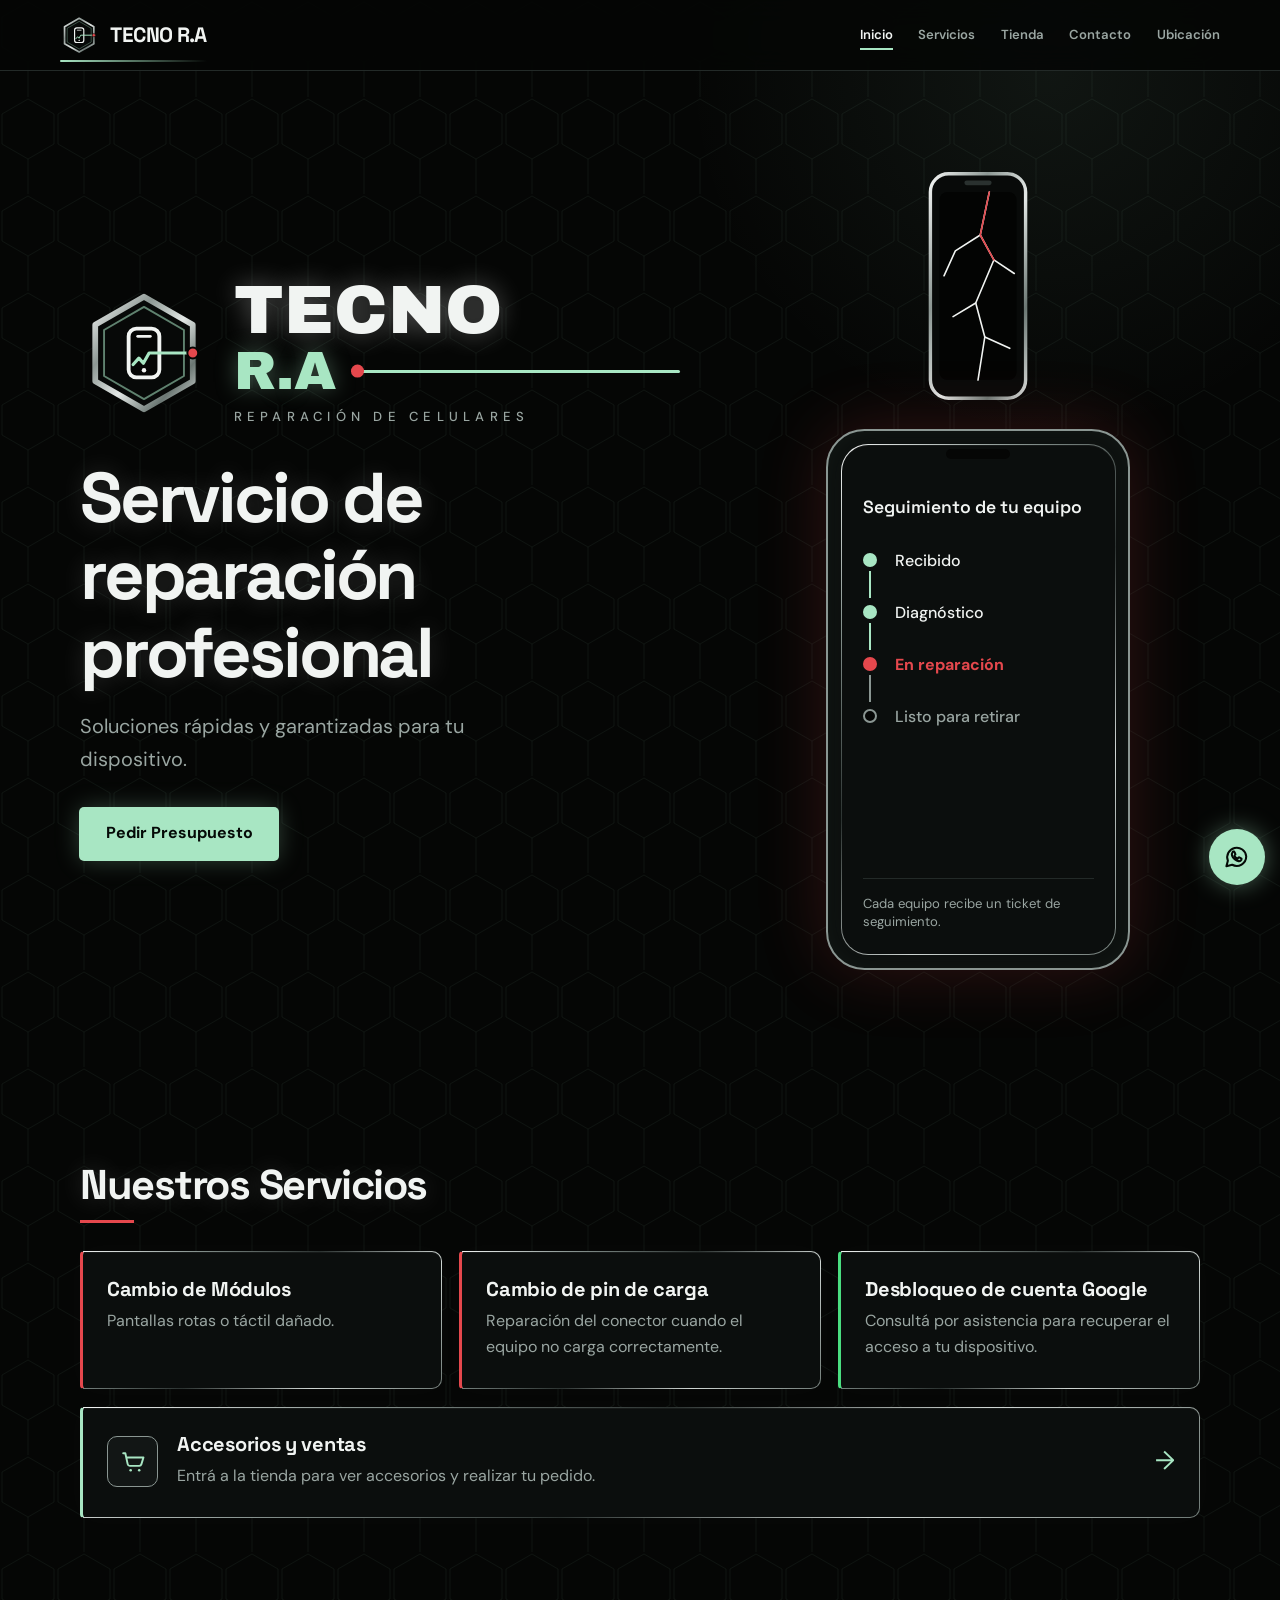
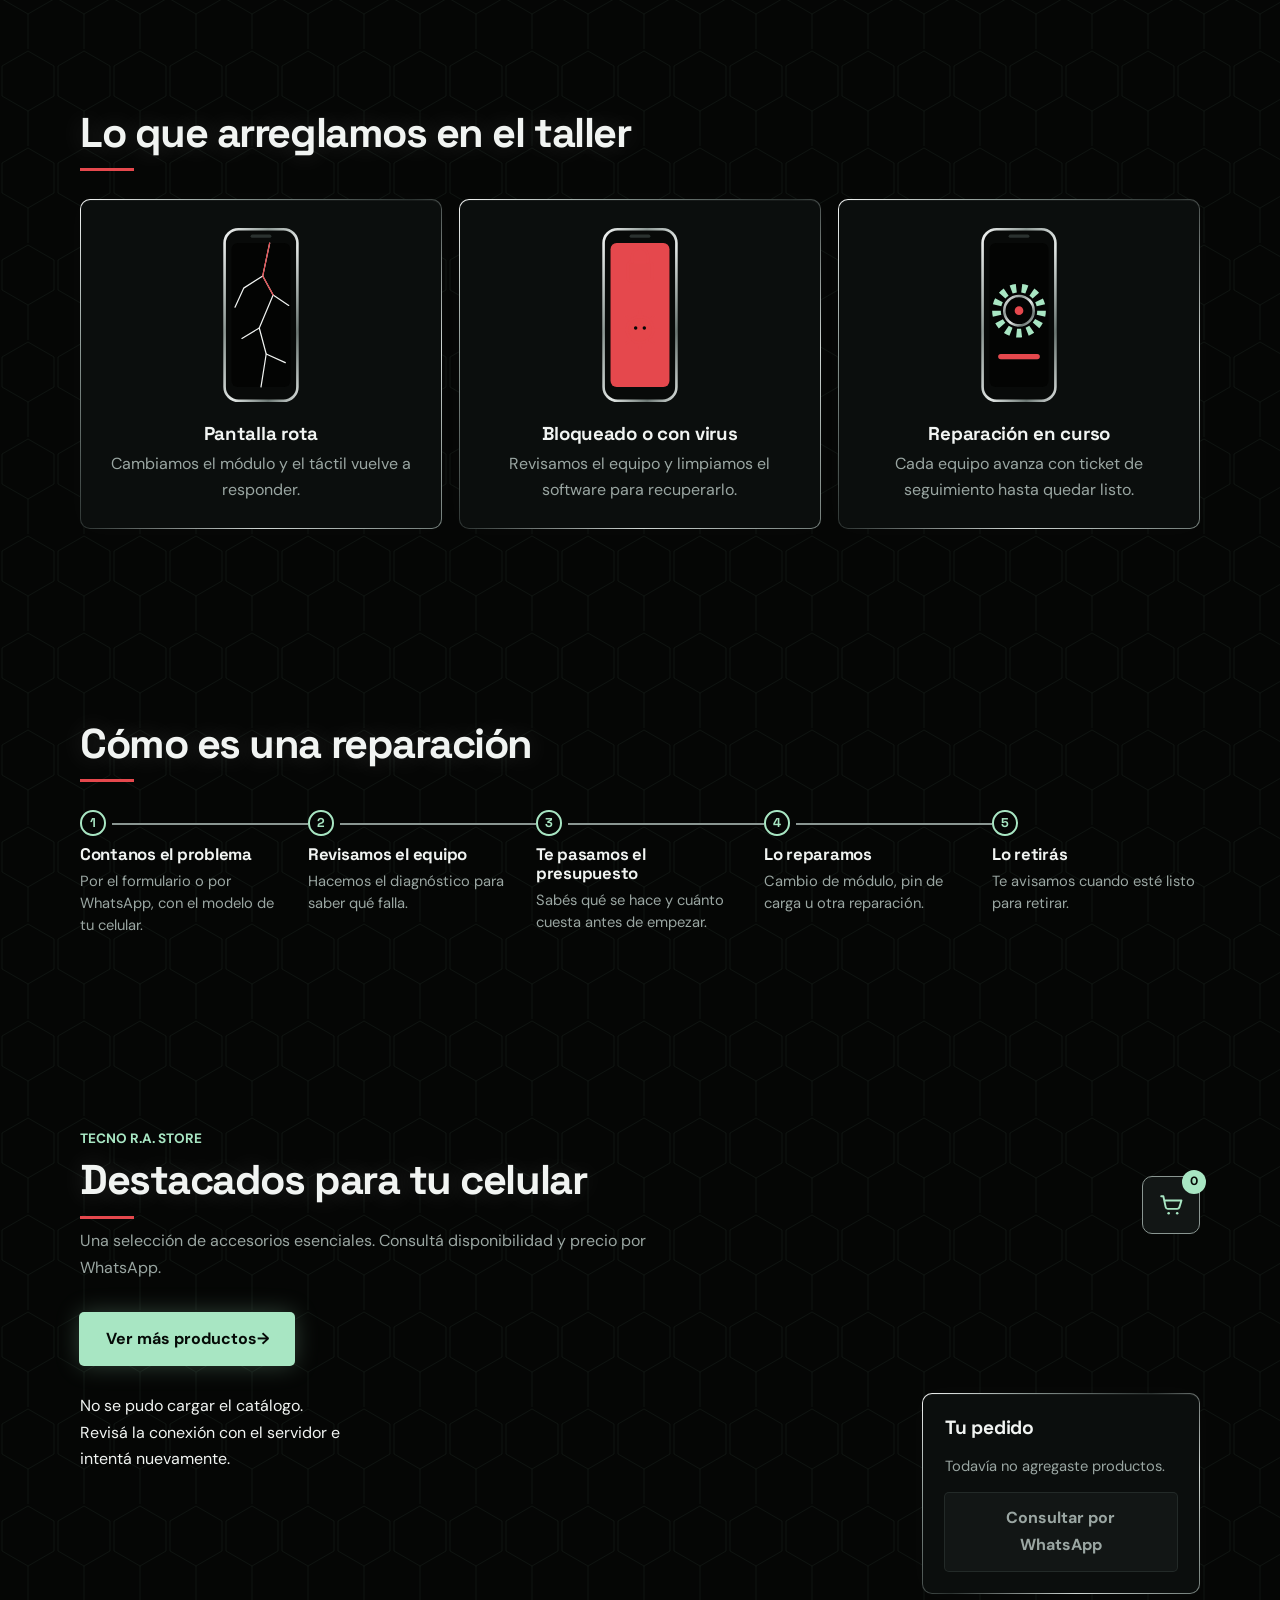
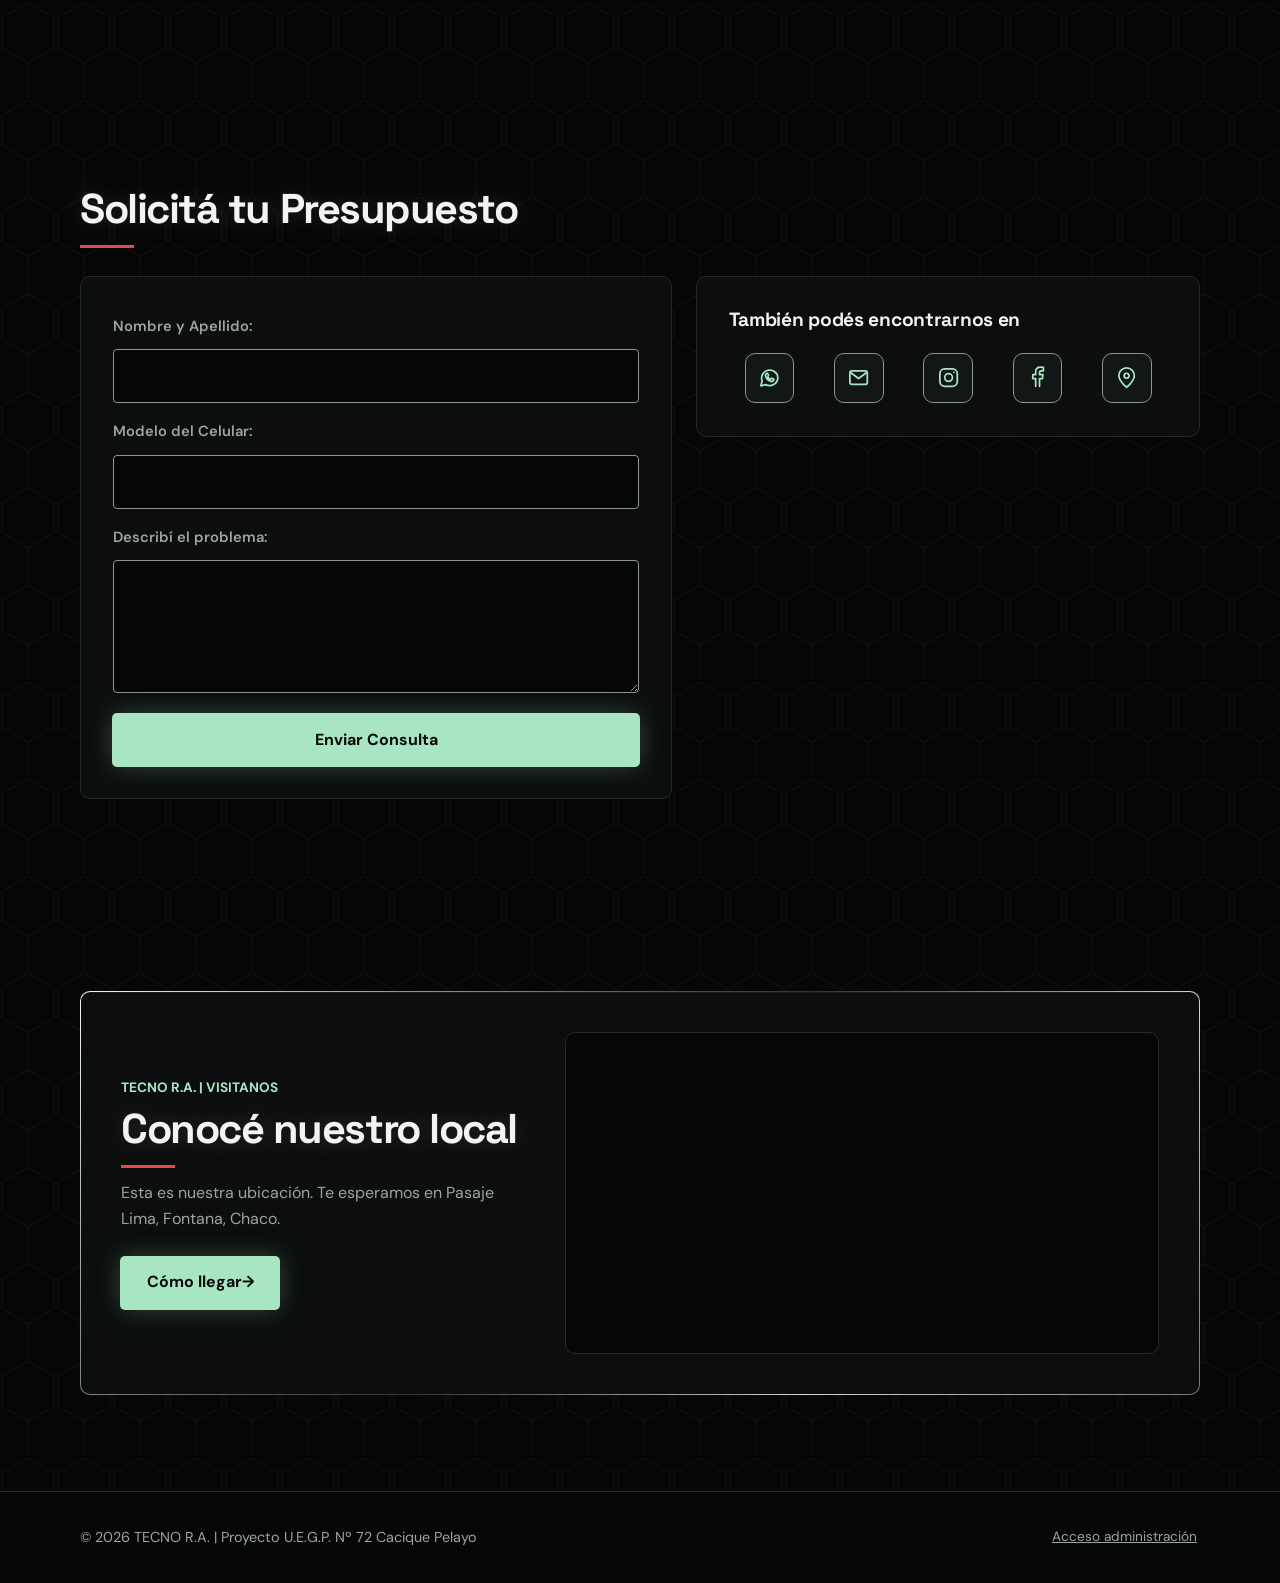
==== index.html @ 3056da8f "Add files via upload" ====
<!DOCTYPE html>
<html lang="es">
<head>
    <meta charset="UTF-8">
    <meta name="viewport" content="width=device-width, initial-scale=1.0, viewport-fit=cover">
    <meta name="description" content="Servicio profesional de reparación de celulares TECNO R.A.">
    <meta name="theme-color" content="#050605">
    <title>TECNO R.A. | Servicio de reparación profesional</title>
    <link rel="preconnect" href="https://fonts.googleapis.com">
    <link rel="preconnect" href="https://fonts.gstatic.com" crossorigin>
    <link href="https://fonts.googleapis.com/css2?family=DM+Sans:wght@400;500;600;700&family=Space+Grotesk:wght@500;600;700&display=swap" rel="stylesheet" media="print" onload="this.media='all'">
    <noscript><link href="https://fonts.googleapis.com/css2?family=DM+Sans:wght@400;500;600;700&family=Space+Grotesk:wght@500;600;700&display=swap" rel="stylesheet"></noscript>
    <meta property="og:image" content="logo-tecno-ra.png">
    <link href="https://fonts.googleapis.com/css2?family=Archivo+Black&display=swap" rel="stylesheet">
    <link rel="icon" href="logo.svg" type="image/svg+xml">
    <link rel="stylesheet" href="style.css">
</head>
<body>
<svg width="0" height="0" style="position:absolute" aria-hidden="true" focusable="false"><defs>
<linearGradient id="metal" x1="0" y1="0" x2="1" y2="1"><stop offset="0" stop-color="#f4f6f5"/><stop offset=".3" stop-color="#8d9894"/><stop offset=".55" stop-color="#e3e8e6"/><stop offset=".8" stop-color="#6b7773"/><stop offset="1" stop-color="#d7dcda"/></linearGradient>
<symbol id="emblema" viewBox="0 0 200 200"><polygon points="100,12 176.2,56 176.2,144 100,188 23.8,144 23.8,56" fill="#070908" stroke="url(#metal)" stroke-width="9" stroke-linejoin="round"/><polygon points="100,28 162.4,64 162.4,136 100,172 37.6,136 37.6,64" fill="none" stroke="#a8e6c3" stroke-opacity=".55" stroke-width="3" stroke-linejoin="round"/><rect x="76" y="62" width="48" height="76" rx="12" fill="#050605" stroke="#f1f4f2" stroke-width="6"/><line x1="90" y1="74" x2="110" y2="74" stroke="#f1f4f2" stroke-width="4" stroke-linecap="round"/><circle cx="100" cy="127" r="3.5" fill="#f1f4f2"/><path d="M83 118L92 108 99 116 108 100H172" fill="none" style="stroke:var(--vivo)" stroke-width="5" stroke-linecap="round" stroke-linejoin="round"/><circle cx="176.2" cy="100" r="8.5" fill="#e5484d" stroke="#050605" stroke-width="3"/></symbol>
</defs></svg>

    <!-- HEADER / NAVEGACIÓN -->
    <header id="sitio-header">
        <nav id="navbar">
            <div class="logo logo-img">
                <svg class="emblema" viewBox="0 0 200 200" aria-hidden="true"><use href="#emblema" width="200" height="200"/></svg><span>TECNO R.A</span>
            </div>
            <ul class="nav-links">
                <li><a href="#inicio">Inicio</a></li>
                <li><a href="#servicios">Servicios</a></li>
                <li><a href="#tienda">Tienda</a></li>
                <li><a href="#contacto">Contacto</a></li>
                <li><a href="#ubicacion">Ubicación</a></li>
            </ul>
        </nav>
    </header>

    <!-- CONTENIDO PRINCIPAL -->
    <main id="sitio-publico">
        <!-- SECCIÓN INICIO / HERO -->
        <section id="inicio">
            <div class="hero-texto">
                <div class="lockup">
                    <svg class="emblema" viewBox="0 0 200 200" role="img" aria-label="Emblema de TECNO R.A."><use href="#emblema" width="200" height="200"/></svg>
                    <div class="lk-texto">
                        <span class="lk-tecno">TECNO</span>
                        <div class="lk-fila"><span class="lk-ra">R.A</span><i class="lk-linea" aria-hidden="true"></i></div>
                        <span class="lk-tag">REPARACIÓN DE CELULARES</span>
                    </div>
                </div>
                <h1>Servicio de reparación profesional</h1>
                <p>Soluciones rápidas y garantizadas para tu dispositivo.</p>
                <a href="#contacto" class="btn-principal">Pedir Presupuesto</a>
            </div>
            <div class="hero-visual">
                <div class="celu-hero" data-celu="rota" aria-hidden="true"></div>
            <div class="equipo" aria-hidden="true">
                <div class="equipo-pantalla">
                    <p class="equipo-titulo">Seguimiento de tu equipo</p>
                    <ol class="equipo-pasos">
                        <li class="hecho">Recibido</li>
                        <li class="hecho">Diagnóstico</li>
                        <li class="activo">En reparación</li>
                        <li>Listo para retirar</li>
                    </ol>
                    <p class="equipo-pie">Cada equipo recibe un ticket de seguimiento.</p>
                </div>
            </div>
            </div>
        </section>

        <!-- SECCIÓN SERVICIOS -->
        <section id="servicios">
            <h2>Nuestros Servicios</h2>
            <div class="grid-servicios">
                <div class="card">
                    <h3>Cambio de Módulos</h3>
                    <p>Pantallas rotas o táctil dañado.</p>
                </div>
                <div class="card">
                    <h3>Cambio de pin de carga</h3>
                    <p>Reparación del conector cuando el equipo no carga correctamente.</p>
                </div>
                <div class="card">
                    <h3>Desbloqueo de cuenta Google</h3>
                    <p>Consultá por asistencia para recuperar el acceso a tu dispositivo.</p>
                </div>
                <a class="card card-tienda" href="#tienda">
                    <span class="icono-carrito" aria-hidden="true">
                        <svg viewBox="0 0 24 24" fill="none"><path d="M3 4h2l2.2 10.2a2 2 0 0 0 2 1.6h8.9a2 2 0 0 0 1.9-1.4L22 8H6" stroke="currentColor" stroke-width="1.8" stroke-linecap="round" stroke-linejoin="round"/><circle cx="10" cy="20" r="1.2" fill="currentColor"/><circle cx="18" cy="20" r="1.2" fill="currentColor"/></svg>
                    </span>
                    <span class="card-tienda-texto">
                        <h3>Accesorios y ventas</h3>
                        <p>Entrá a la tienda para ver accesorios y realizar tu pedido.</p>
                    </span>
                    <span class="card-tienda-flecha" aria-hidden="true">→</span>
                </a>
            </div>
        </section>

        <!-- TALLER: ANIMACIONES -->
        <section id="taller" aria-labelledby="titulo-taller">
            <h2 id="titulo-taller">Lo que arreglamos en el taller</h2>
            <div class="taller-grid">
                <figure class="taller-item"><div class="celu-caja" data-celu="rota"></div><figcaption><h3>Pantalla rota</h3><p>Cambiamos el módulo y el táctil vuelve a responder.</p></figcaption></figure>
                <figure class="taller-item"><div class="celu-caja" data-celu="virus"></div><figcaption><h3>Bloqueado o con virus</h3><p>Revisamos el equipo y limpiamos el software para recuperarlo.</p></figcaption></figure>
                <figure class="taller-item"><div class="celu-caja" data-celu="reparando"></div><figcaption><h3>Reparación en curso</h3><p>Cada equipo avanza con ticket de seguimiento hasta quedar listo.</p></figcaption></figure>
            </div>
        </section>

        <!-- CÓMO TRABAJAMOS -->
        <section id="proceso" aria-labelledby="titulo-proceso">
            <h2 id="titulo-proceso">Cómo es una reparación</h2>
            <ol class="proceso-pasos">
                <li><h3>Contanos el problema</h3><p>Por el formulario o por WhatsApp, con el modelo de tu celular.</p></li>
                <li><h3>Revisamos el equipo</h3><p>Hacemos el diagnóstico para saber qué falla.</p></li>
                <li><h3>Te pasamos el presupuesto</h3><p>Sabés qué se hace y cuánto cuesta antes de empezar.</p></li>
                <li><h3>Lo reparamos</h3><p>Cambio de módulo, pin de carga u otra reparación.</p></li>
                <li><h3>Lo retirás</h3><p>Te avisamos cuando esté listo para retirar.</p></li>
            </ol>
        </section>

        <!-- TIENDA DE ACCESORIOS -->
        <section id="tienda" aria-labelledby="titulo-tienda">
            <div class="tienda-encabezado tienda-encabezado-inicio">
                <div>
                    <p class="tienda-etiqueta">TECNO R.A. STORE</p>
                    <h2 id="titulo-tienda">Destacados para tu celular</h2>
                    <p>Una selección de accesorios esenciales. Consultá disponibilidad y precio por WhatsApp.</p>
                </div>
                <span class="tienda-carrito-resumen" aria-label="Tu carrito">
                    <svg aria-hidden="true" viewBox="0 0 24 24" fill="none"><path d="M3 4h2l2.2 10.2a2 2 0 0 0 2 1.6h8.9a2 2 0 0 0 1.9-1.4L22 8H6" stroke="currentColor" stroke-width="1.8" stroke-linecap="round" stroke-linejoin="round"/><circle cx="10" cy="20" r="1.2" fill="currentColor"/><circle cx="18" cy="20" r="1.2" fill="currentColor"/></svg>
                    <span id="tienda-carrito-cantidad" aria-live="polite">0</span>
                </span>
            </div>
            <a class="btn-principal tienda-ver-mas" href="tienda.html">Ver más productos <span aria-hidden="true">→</span></a>
            <div class="tienda-layout">
                <div id="tienda-productos" class="tienda-productos" data-modo="destacados" aria-live="polite"></div>
                <aside class="tienda-carrito" aria-labelledby="titulo-carrito">
                    <h3 id="titulo-carrito">Tu pedido</h3>
                    <p id="carrito-vacio" class="carrito-vacio">Todavía no agregaste productos.</p>
                    <ul id="carrito-lista" class="carrito-lista"></ul>
                    <p id="carrito-total" class="carrito-total" hidden></p>
                    <button id="enviar-pedido-whatsapp" class="btn-enviar" type="button" disabled>Consultar por WhatsApp</button>
                </aside>
            </div>
        </section>

        <!-- SECCIÓN CONTACTO Y PRESUPUESTO -->
        <section id="contacto">
            <h2>Solicitá tu Presupuesto</h2>
            <form id="form-presupuesto">
                <label for="nombre">Nombre y Apellido:</label>
                <input type="text" id="nombre" name="nombre" required>

                <label for="modelo">Modelo del Celular:</label>
                <input type="text" id="modelo" name="modelo" required>

                <label for="problema">Describí el problema:</label>
                <textarea id="problema" name="problema" rows="4" required></textarea>

                <button type="submit" class="btn-enviar">Enviar Consulta</button>
            </form>

            <div class="contactos-directos" aria-labelledby="titulo-contactos">
                <h3 id="titulo-contactos">También podés encontrarnos en</h3>
                <ul>
                    <li><a href="https://wa.me/5493624542645" target="_blank" rel="noopener noreferrer"><span class="icono-contacto" aria-hidden="true"><svg viewBox="0 0 24 24"><path d="M20.5 11.8a8.4 8.4 0 0 1-12.4 7.4L3 20.5l1.3-4.9A8.4 8.4 0 1 1 20.5 11.8Z"/><path d="M8.4 8.1c.2-.5.5-.5.8-.5h.5c.2 0 .4.1.5.4l.7 1.7c.1.2.1.4-.1.6l-.5.6c-.2.2-.2.4-.1.6.5.9 1.3 1.7 2.3 2.2.2.1.4.1.6-.1l.7-.8c.2-.2.4-.2.6-.1l1.6.8c.2.1.4.2.4.4 0 .2-.1 1-.7 1.5-.5.5-1.2.7-1.9.6-1-.1-2.2-.6-3.5-1.7-1.1-.9-2-2.1-2.3-3.1-.4-1-.1-2.3.4-3.1Z"/></svg></span><span class="texto-contacto">WhatsApp: 362 454-2645</span></a></li>
                    <li><a href="mailto:reymon201491.ra@gmail.com"><span class="icono-contacto" aria-hidden="true"><svg viewBox="0 0 24 24"><rect x="3" y="5" width="18" height="14" rx="2"/><path d="m4 7 8 6 8-6"/></svg></span><span class="texto-contacto">Gmail: reymon201491.ra@gmail.com</span></a></li>
                    <li><a href="https://www.instagram.com/r.a_servicio_tecnic?stkn=MXVka2lwaXd0cDlsNA==" target="_blank" rel="noopener noreferrer"><span class="icono-contacto" aria-hidden="true"><svg viewBox="0 0 24 24"><rect x="3" y="3" width="18" height="18" rx="5"/><circle cx="12" cy="12" r="4"/><path d="M17.5 6.5h.01"/></svg></span><span class="texto-contacto">Instagram: @r.a_servicio_tecnic</span></a></li>
                    <li><a href="https://www.facebook.com/profile.php?id=100083038405109" target="_blank" rel="noopener noreferrer"><span class="icono-contacto" aria-hidden="true"><svg viewBox="0 0 24 24"><path d="M14 21v-8h3l.5-4H14V7c0-1.2.4-2 2-2h2V1.4c-.8-.1-1.8-.2-3-.2-3 0-5 1.8-5 5.1V9H7v4h3v8"/></svg></span><span class="texto-contacto">Facebook: TECNO R.A.</span></a></li>
                    <li><a href="https://maps.app.goo.gl/P2gNM7gkXJTpXyzr9" target="_blank" rel="noopener noreferrer"><span class="icono-contacto" aria-hidden="true"><svg viewBox="0 0 24 24"><path d="M20 10c0 5-8 12-8 12S4 15 4 10a8 8 0 1 1 16 0Z"/><circle cx="12" cy="10" r="2.5"/></svg></span><span class="texto-contacto">Ver ubicación en Google Maps</span></a></li>
                </ul>
            </div>
        </section>

        <section id="ubicacion" aria-labelledby="titulo-ubicacion">
            <div class="ubicacion-panel">
                <div class="ubicacion-encabezado">
                    <p class="tienda-etiqueta">TECNO R.A. | VISITANOS</p>
                    <h2 id="titulo-ubicacion">Conocé nuestro local</h2>
                    <p>Esta es nuestra ubicación. Te esperamos en Pasaje Lima, Fontana, Chaco.</p>
                    <a class="btn-principal" href="https://maps.app.goo.gl/P2gNM7gkXJTpXyzr9" target="_blank" rel="noopener noreferrer">Cómo llegar <span aria-hidden="true">→</span></a>
                </div>
                <div class="ubicacion-mapa">
                    <iframe
                        src="https://www.google.com/maps?q=Pasaje%20Lima%2C%20H3514%20Fontana%2C%20Chaco&output=embed"
                        title="Mapa de la ubicación de TECNO R.A. en Pasaje Lima, Fontana, Chaco"
                        loading="lazy"
                        referrerpolicy="no-referrer-when-downgrade">
                    </iframe>
                </div>
            </div>
        </section>
    </main>

    <section id="admin-panel" class="admin-panel" aria-label="Panel administrativo" hidden>
        <div id="admin-login" class="admin-card admin-login">
            <button class="admin-volver" type="button" data-cerrar-admin>Volver al sitio</button>
            <h1>Acceso administrativo</h1>
            <p class="admin-descripcion">Ingresá la contraseña para consultar los presupuestos guardados en este dispositivo.</p>
            <form id="admin-login-form" class="admin-form">
                <label for="admin-password">Contraseña</label>
                <input type="password" id="admin-password" name="password" autocomplete="current-password" required>
                <p id="admin-login-error" class="admin-error" role="alert" aria-live="polite"></p>
                <button class="btn-enviar" type="submit">Ingresar</button>
            </form>
            <p class="admin-aviso">La contraseña se verifica en el servidor. Los datos de este panel continúan guardándose en este navegador.</p>
        </div>

        <div id="admin-dashboard" class="admin-card admin-dashboard" hidden>
            <div class="admin-encabezado">
                <div>
                    <p class="admin-etiqueta">TECNO R.A.</p>
                    <h1>Presupuestos recibidos</h1>
                </div>
                <div class="admin-acciones">
                    <button id="actualizar-presupuestos" class="admin-boton-secundario" type="button">Actualizar</button>
                    <button class="admin-boton-secundario" type="button" data-cerrar-admin>Volver al sitio</button>
                </div>
            </div>
            <p class="admin-descripcion">Reparaciones, stock y pedidos almacenados en este dispositivo.</p>
            <nav class="admin-pestanas" aria-label="Secciones administrativas">
                <button class="admin-pestana activa" type="button" data-admin-vista="reparaciones" aria-pressed="true">Reparaciones</button>
                <button class="admin-pestana" type="button" data-admin-vista="stock" aria-pressed="false">Stock</button>
                <button class="admin-pestana" type="button" data-admin-vista="ventas" aria-pressed="false">Ventas y pedidos</button>
            </nav>

            <section class="admin-seccion" data-admin-seccion="reparaciones" aria-labelledby="titulo-admin-reparaciones">
                <h2 id="titulo-admin-reparaciones">Seguimiento de equipos</h2>
                <p id="admin-error-datos" class="admin-error" role="status" aria-live="polite"></p>
                <p id="admin-sin-datos" class="admin-sin-datos" hidden>Todavía no hay equipos ingresados. Se mostrarán aquí cuando llegue una consulta del formulario.</p>
                <div id="admin-tabla-contenedor" class="admin-tabla-contenedor" hidden>
                    <table class="admin-tabla">
                        <thead>
                            <tr>
                                <th scope="col">Ingreso</th>
                                <th scope="col">Cliente</th>
                                <th scope="col">Equipo</th>
                                <th scope="col">Falla</th>
                                <th scope="col">Estado actual</th>
                                <th scope="col">Ticket</th>
                            </tr>
                        </thead>
                        <tbody id="admin-tabla-presupuestos"></tbody>
                    </table>
                </div>
            </section>

            <section class="admin-seccion" data-admin-seccion="stock" aria-labelledby="titulo-admin-stock" hidden>
                <h2 id="titulo-admin-stock">Inventario de accesorios</h2>
                <form id="form-producto" class="admin-form admin-form-grid">
                    <label for="producto-nombre">Producto</label>
                    <input id="producto-nombre" name="nombre" type="text" placeholder="Cargador USB-C" required>
                    <label for="producto-categoria">Categoría</label>
                    <input id="producto-categoria" name="categoria" type="text" placeholder="Cargadores / Auriculares" required>
                    <label for="producto-precio">Precio</label>
                    <input id="producto-precio" name="precio" type="number" min="0" step="0.01" placeholder="0" required>
                    <label for="producto-stock">Cantidad inicial</label>
                    <input id="producto-stock" name="stock" type="number" min="0" step="1" placeholder="0" required>
                    <button class="btn-enviar" type="submit">Agregar al stock</button>
                </form>
                <p id="admin-stock-mensaje" class="admin-error" role="status" aria-live="polite"></p>
                <p id="admin-stock-vacio" class="admin-sin-datos" hidden>No hay productos en el inventario todavía.</p>
                <div id="admin-stock-tabla-contenedor" class="admin-tabla-contenedor" hidden>
                    <table class="admin-tabla">
                        <thead><tr><th scope="col">Producto</th><th scope="col">Categoría</th><th scope="col">Precio</th><th scope="col">Existencias</th><th scope="col">Acción</th></tr></thead>
                        <tbody id="admin-tabla-stock"></tbody>
                    </table>
                </div>
            </section>

            <section class="admin-seccion" data-admin-seccion="ventas" aria-labelledby="titulo-admin-ventas" hidden>
                <h2 id="titulo-admin-ventas">Registrar venta o pedido</h2>
                <form id="form-venta" class="admin-form admin-form-grid">
                    <label for="venta-cliente">Cliente</label>
                    <input id="venta-cliente" name="cliente" type="text" required>
                    <label for="venta-tipo">Tipo de operación</label>
                    <select id="venta-tipo" name="tipo" required>
                        <option value="venta">Venta de accesorio</option>
                        <option value="pedido">Pedido de accesorio</option>
                        <option value="google">Servicio: desbloqueo de cuenta Google</option>
                    </select>
                    <label for="venta-producto">Producto</label>
                    <select id="venta-producto" name="producto" required></select>
                    <label for="venta-cantidad">Cantidad</label>
                    <input id="venta-cantidad" name="cantidad" type="number" min="1" step="1" value="1" required>
                    <label for="venta-precio">Precio / importe</label>
                    <input id="venta-precio" name="precio" type="number" min="0" step="0.01" required>
                    <label for="venta-notas">Detalle o notas</label>
                    <input id="venta-notas" name="notas" type="text" placeholder="Opcional">
                    <button class="btn-enviar" type="submit">Guardar operación</button>
                </form>
                <p id="admin-ventas-mensaje" class="admin-error" role="status" aria-live="polite"></p>
                <p id="admin-ventas-vacio" class="admin-sin-datos" hidden>Aún no hay ventas ni pedidos registrados.</p>
                <div id="admin-ventas-tabla-contenedor" class="admin-tabla-contenedor" hidden>
                    <table class="admin-tabla">
                        <thead><tr><th scope="col">Fecha</th><th scope="col">Cliente</th><th scope="col">Operación</th><th scope="col">Producto / servicio</th><th scope="col">Cantidad</th><th scope="col">Importe</th><th scope="col">Estado</th><th scope="col">Acción</th></tr></thead>
                        <tbody id="admin-tabla-ventas"></tbody>
                    </table>
                </div>
            </section>
        </div>
    </section>

    <!-- FOOTER -->
    <footer id="sitio-footer">
        <p>&copy; 2026 TECNO R.A. | Proyecto U.E.G.P. Nº 72 Cacique Pelayo</p>
        <button id="abrir-admin" class="admin-enlace" type="button">Acceso administración</button>
    </footer>

    <a class="wa-flotante" href="https://wa.me/5493624542645" target="_blank" rel="noopener noreferrer" aria-label="Escribinos por WhatsApp"><svg viewBox="0 0 24 24" aria-hidden="true"><path d="M20.5 11.8a8.4 8.4 0 0 1-12.4 7.4L3 20.5l1.3-4.9A8.4 8.4 0 1 1 20.5 11.8Z"/><path d="M8.4 8.1c.2-.5.5-.5.8-.5h.5c.2 0 .4.1.5.4l.7 1.7c.1.2.1.4-.1.6l-.5.6c-.2.2-.2.4-.1.6.5.9 1.3 1.7 2.3 2.2.2.1.4.1.6-.1l.7-.8c.2-.2.4-.2.6-.1l1.6.8c.2.1.4.2.4.4 0 .2-.1 1-.7 1.5-.5.5-1.2.7-1.9.6-1-.1-2.2-.6-3.5-1.7-1.1-.9-2-2.1-2.3-3.1-.4-1-.1-2.3.4-3.1Z"/></svg></a>

    <!-- Enlace al script de JavaScript -->
    <script src="script.js"></script>
    <script src="efectos.js"></script>
</body>
</html>
---- style.css ----
/* ====================================================
   TECNO R.A. - Diseño tecnológico (modo oscuro)
   Títulos: Space Grotesk | Texto: DM Sans
   ==================================================== */

:root {
    color-scheme: dark;
    font-family: "DM Sans", -apple-system, BlinkMacSystemFont, "Segoe UI", Roboto, Arial, sans-serif;
    font-synthesis: none;
    text-rendering: optimizeLegibility;
    -webkit-font-smoothing: antialiased;

    --fondo: #050605;
    --panel: #0b0e0d;
    --panel-2: #121615;
    --linea: #232a28;
    --linea-viva: #8a9692;
    --cian: #a8e6c3;
    --violeta: #e5484d;
    --texto: #f1f4f2;
    --suave: #9aa6a2;
    --ok: #4ade80;
    --alerta: #ff8aa0;
    --r-s: 4px;
    --r-m: 10px;
}

*, *::before, *::after { box-sizing: border-box; }
[hidden] { display: none !important; }

html {
    min-width: 280px;
    scroll-behavior: smooth;
    scroll-padding-top: 5.5rem;
    -webkit-text-size-adjust: 100%;
    text-size-adjust: 100%;
}

body {
    min-width: 280px;
    margin: 0;
    background:
        radial-gradient(ellipse 40rem 26rem at 85% 0%, rgba(229, 72, 77, 0.16), transparent),
        radial-gradient(ellipse 36rem 24rem at 0% 22%, rgba(168, 230, 195, 0.09), transparent),
        linear-gradient(rgba(138, 150, 146, 0.14) 1px, transparent 1px) 0 0 / 44px 44px,
        linear-gradient(90deg, rgba(138, 150, 146, 0.14) 1px, transparent 1px) 0 0 / 44px 44px,
        var(--fondo);
    color: var(--texto);
    font-size: 1rem;
    line-height: 1.65;
    padding-right: env(safe-area-inset-right);
    padding-left: env(safe-area-inset-left);
}

::selection { background: var(--cian); color: var(--fondo); }

h1, h2, h3, .logo {
    font-family: "Space Grotesk", -apple-system, BlinkMacSystemFont, "Segoe UI", Roboto, sans-serif;
    font-weight: 700;
    line-height: 1.1;
    color: var(--texto);
}

h1, h2, h3, p { margin-top: 0; }
h1 { margin-bottom: 1.1rem; font-size: clamp(2.4rem, 6vw, 4.4rem); letter-spacing: -0.045em; }
h2 { margin-bottom: 1.75rem; font-size: clamp(1.8rem, 4vw, 2.6rem); letter-spacing: -0.035em; }
h3 { letter-spacing: -0.015em; }
a { color: inherit; }

button, input, select, textarea { font: inherit; font-size: 1rem; }
button, a { -webkit-tap-highlight-color: transparent; touch-action: manipulation; }

:focus-visible { outline: 2px solid var(--cian); outline-offset: 3px; }

/* ---------- Header ---------- */
header {
    position: -webkit-sticky;
    position: sticky;
    z-index: 100;
    top: 0;
    border-bottom: 1px solid var(--linea);
    background: rgba(5, 6, 5, 0.82);
    -webkit-backdrop-filter: blur(14px);
    backdrop-filter: blur(14px);
    transition: border-color 250ms ease;
}

header.header-scroll { border-bottom-color: var(--linea-viva); }

#navbar {
    display: flex;
    width: calc(100% - 3rem);
    max-width: 1160px;
    min-height: 4.4rem;
    align-items: center;
    justify-content: space-between;
    gap: 1.5rem;
    margin: 0 auto;
}

.logo {
    display: inline-flex;
    align-items: center;
    gap: 0.75rem;
    font-size: clamp(1rem, 1.8vw, 1.3rem);
    letter-spacing: -0.03em;
    white-space: nowrap;
    text-decoration: none;
}

.logo::before {
    width: 0.95rem;
    height: 0.95rem;
    border: 2px solid var(--cian);
    border-radius: 3px;
    box-shadow: 0 0 0 3px var(--fondo), 0 0 0 4px var(--linea-viva), 0 0 14px rgba(168, 230, 195, 0.45);
    content: "";
}

.nav-links {
    display: flex;
    align-items: center;
    gap: clamp(0.4rem, 2vw, 2rem);
    margin: 0;
    padding: 0;
    list-style: none;
}

.nav-links a {
    position: relative;
    display: inline-flex;
    min-height: 44px;
    align-items: center;
    color: var(--suave);
    font-size: clamp(0.82rem, 0.95vw, 0.95rem);
    font-weight: 600;
    text-decoration: none;
    transition: color 180ms ease;
}

.nav-links a::after {
    position: absolute;
    right: 0;
    bottom: 0.45rem;
    left: 0;
    height: 2px;
    background: var(--cian);
    content: "";
    transform: scaleX(0);
    transform-origin: left;
    transition: transform 200ms ease;
}

.nav-links a:hover,
.nav-links a:focus-visible,
.nav-links a[aria-current] { color: var(--texto); }

.nav-links a:hover::after,
.nav-links a:focus-visible::after,
.nav-links a[aria-current]::after { transform: scaleX(1); }

/* ---------- Estructura ---------- */
main > section {
    width: calc(100% - 3rem);
    max-width: 1120px;
    margin: 0 auto;
    padding: clamp(3.5rem, 8vw, 6rem) 0;
    scroll-margin-top: 5rem;
}

/* ---------- Hero ---------- */
#inicio {
    display: grid;
    min-height: min(680px, calc(100vh - 4.4rem));
    grid-template-columns: minmax(0, 1.15fr) minmax(0, 0.85fr);
    align-items: center;
    gap: clamp(2rem, 6vw, 5rem);
}

.hero-texto p {
    max-width: 30rem;
    margin-bottom: 2rem;
    color: var(--suave);
    font-size: clamp(1.05rem, 2vw, 1.25rem);
}

.btn-principal,
.btn-enviar {
    display: inline-flex;
    min-height: 3.2rem;
    align-items: center;
    justify-content: center;
    padding: 0.8rem 1.6rem;
    border: 0;
    border-radius: var(--r-s);
    background: var(--cian);
    box-shadow: 0 0 0 1px var(--cian), 0 0 24px rgba(168, 230, 195, 0.28);
    color: #050a07;
    font-weight: 700;
    text-decoration: none;
    cursor: pointer;
    transition: box-shadow 200ms ease, background 200ms ease;
}

.btn-principal:hover,
.btn-enviar:hover:not(:disabled) {
    background: #c4f0d8;
    box-shadow: 0 0 0 1px #c4f0d8, 0 0 36px rgba(168, 230, 195, 0.5);
}

.btn-enviar:disabled {
    background: var(--panel-2);
    box-shadow: 0 0 0 1px var(--linea);
    color: var(--suave);
    cursor: not-allowed;
}

/* Teléfono con seguimiento de reparación */
.equipo {
    position: relative;
    width: min(100%, 19rem);
    aspect-ratio: 9 / 16;
    justify-self: center;
    padding: 0.8rem;
    border: 2px solid var(--linea-viva);
    border-radius: 2.4rem;
    background: var(--panel);
    box-shadow: 0 0 70px rgba(229, 72, 77, 0.2), inset 0 0 30px rgba(168, 230, 195, 0.05);
}

.equipo::before {
    position: absolute;
    top: 1.1rem;
    left: 50%;
    z-index: 2;
    width: 4rem;
    height: 0.6rem;
    border-radius: 999px;
    background: var(--fondo);
    content: "";
    transform: translateX(-50%);
}

.equipo-pantalla {
    position: relative;
    display: flex;
    height: 100%;
    flex-direction: column;
    overflow: hidden;
    padding: 3rem 1.3rem 1.4rem;
    border-radius: 1.7rem;
    background: var(--fondo);
}

.equipo-pantalla::after {
    position: absolute;
    right: 0;
    left: 0;
    height: 3rem;
    background: linear-gradient(transparent, rgba(168, 230, 195, 0.22), transparent);
    content: "";
    opacity: 0;
    animation: barrido 2.4s ease-out 0.4s 1;
}

@keyframes barrido {
    0% { top: -3rem; opacity: 1; }
    100% { top: 100%; opacity: 0; }
}

.equipo-titulo {
    margin-bottom: 1.6rem;
    color: var(--texto);
    font-family: "Space Grotesk", sans-serif;
    font-size: 1.1rem;
    font-weight: 600;
}

.equipo-pasos {
    display: grid;
    gap: 1.6rem;
    margin: 0;
    padding: 0;
    list-style: none;
}

.equipo-pasos li {
    position: relative;
    padding-left: 2rem;
    color: var(--suave);
    font-weight: 500;
}

.equipo-pasos li::before {
    position: absolute;
    top: 0.3rem;
    left: 0;
    width: 0.9rem;
    height: 0.9rem;
    border: 2px solid var(--linea-viva);
    border-radius: 50%;
    background: var(--fondo);
    content: "";
}

.equipo-pasos li:not(:last-child)::after {
    position: absolute;
    top: 1.45rem;
    bottom: -1.5rem;
    left: 0.4rem;
    width: 2px;
    background: var(--linea-viva);
    content: "";
}

.equipo-pasos .hecho { color: var(--texto); }
.equipo-pasos .hecho::before { border-color: var(--cian); background: var(--cian); }
.equipo-pasos .hecho::after { background: var(--cian) !important; }

.equipo-pasos .activo { color: var(--violeta); font-weight: 700; }
.equipo-pasos .activo::before {
    border-color: var(--violeta);
    background: var(--violeta);
    animation: pulso 1.8s ease-in-out infinite;
}

@keyframes pulso {
    0%, 100% { box-shadow: 0 0 0 0 rgba(229, 72, 77, 0.6); }
    50% { box-shadow: 0 0 0 7px rgba(229, 72, 77, 0); }
}

.equipo-pie {
    margin: auto 0 0;
    padding-top: 1rem;
    border-top: 1px solid var(--linea);
    color: var(--suave);
    font-size: 0.82rem;
    line-height: 1.4;
}

/* ---------- Servicios ---------- */
.grid-servicios {
    display: grid;
    grid-template-columns: repeat(3, minmax(0, 1fr));
    gap: 1.1rem;
}

.card {
    position: relative;
    padding: 1.6rem 1.5rem 1.7rem;
    border: 1px solid var(--linea);
    border-left: 3px solid var(--cian);
    border-radius: var(--r-s) var(--r-m) var(--r-m) var(--r-s);
    background: var(--panel);
    transition: border-color 200ms ease, background 200ms ease;
}

.card:hover { border-color: var(--linea-viva); border-left-color: var(--cian); background: var(--panel-2); }
.card:nth-child(2) { border-left-color: var(--violeta); }
.card:nth-child(3) { border-left-color: var(--ok); }

.card h3 { margin-bottom: 0.5rem; font-size: 1.25rem; }
.card p { margin-bottom: 0; color: var(--suave); }

.card-tienda {
    grid-column: 1 / -1;
    display: flex;
    align-items: center;
    gap: 1.2rem;
    border-left-color: var(--cian) !important;
    text-decoration: none;
}

.card-tienda-texto { flex: 1; }
.card-tienda-texto h3, .card-tienda-texto p { display: block; }
.card-tienda-flecha { color: var(--cian); font-size: 1.6rem; transition: transform 200ms ease; }
.card-tienda:hover .card-tienda-flecha { transform: translateX(6px); }

.icono-carrito,
.tienda-carrito-resumen {
    display: grid;
    flex: 0 0 3.2rem;
    width: 3.2rem;
    height: 3.2rem;
    place-items: center;
    border: 1px solid var(--linea-viva);
    border-radius: var(--r-m);
    background: var(--panel-2);
    color: var(--cian);
}

.icono-carrito svg, .tienda-carrito-resumen svg { width: 1.6rem; height: 1.6rem; }

/* ---------- Tienda ---------- */
.tienda-encabezado {
    display: flex;
    align-items: center;
    justify-content: space-between;
    gap: 2rem;
    margin-bottom: 2rem;
}

.tienda-encabezado h2, .tienda-encabezado h1 { margin-bottom: 0.6rem; text-align: left; }
.tienda-encabezado p:last-child { max-width: 38rem; margin-bottom: 0; color: var(--suave); }

.tienda-etiqueta, .producto-categoria {
    margin-bottom: 0.4rem;
    color: var(--cian);
    font-size: 0.85rem;
    font-weight: 700;
}

.tienda-carrito-resumen { position: relative; flex-basis: 3.6rem; width: 3.6rem; height: 3.6rem; }

.tienda-carrito-resumen span {
    position: absolute;
    top: -0.45rem;
    right: -0.45rem;
    display: grid;
    min-width: 1.5rem;
    height: 1.5rem;
    place-items: center;
    padding: 0 0.3rem;
    border-radius: 999px;
    background: var(--cian);
    color: #050a07;
    font-size: 0.75rem;
    font-weight: 700;
}

.tienda-carrito-resumen span.bump, .tienda-carrito-resumen.bump { animation: rebote 320ms ease; }
@keyframes rebote { 50% { transform: scale(1.25); } }

.tienda-ver-mas { margin-bottom: 1.75rem; }

.tienda-layout {
    display: grid;
    grid-template-columns: minmax(0, 1fr) minmax(17rem, 0.34fr);
    align-items: start;
    gap: 1.5rem;
}

.tienda-productos {
    display: grid;
    grid-template-columns: repeat(3, minmax(0, 1fr));
    gap: 1rem;
}

.producto-card {
    display: flex;
    flex-direction: column;
    padding: 1rem;
    border: 1px solid var(--linea);
    border-radius: var(--r-m);
    background: var(--panel);
    transition: border-color 200ms ease;
}

.producto-card:hover { border-color: var(--cian); }

.producto-icono {
    display: grid;
    min-height: 7rem;
    margin-bottom: 1rem;
    place-items: center;
    border: 1px solid var(--linea);
    border-radius: var(--r-s);
    background:
        radial-gradient(circle, var(--linea-viva) 1px, transparent 1.5px) 0 0 / 14px 14px,
        var(--fondo);
    font-size: 3.2rem;
}

.producto-card h3 { min-height: 2.5em; margin-bottom: 0.4rem; font-size: 1.05rem; line-height: 1.25; }
.producto-precio { margin-bottom: 0.2rem; font-family: "Space Grotesk", sans-serif; font-size: 1.25rem; font-weight: 700; }
.producto-disponibilidad { min-height: 1.5em; margin-bottom: 1rem; color: var(--suave); font-size: 0.85rem; }

.producto-agregar {
    min-height: 2.8rem;
    margin-top: auto;
    padding: 0.6rem 0.8rem;
    border: 1px solid var(--cian);
    border-radius: var(--r-s);
    background: transparent;
    color: var(--cian);
    font-weight: 700;
    cursor: pointer;
    transition: background 180ms ease, color 180ms ease;
}

.producto-agregar:hover:not(:disabled), .producto-agregar.agregado { background: var(--cian); color: #050a07; }
.producto-agregar:disabled { border-color: var(--linea); color: var(--suave); cursor: not-allowed; }

.tienda-carrito {
    position: -webkit-sticky;
    position: sticky;
    top: 5.5rem;
    padding: 1.4rem;
    border: 1px solid var(--linea-viva);
    border-radius: var(--r-m);
    background: var(--panel);
}

.tienda-carrito h2, .tienda-carrito h3 { margin-bottom: 1rem; font-size: 1.2rem; text-align: left; }
.carrito-vacio { color: var(--suave); font-size: 0.92rem; }
.tienda-nota { margin: 1rem 0 0; color: var(--suave); font-size: 0.82rem; line-height: 1.5; }

.carrito-lista { display: grid; gap: 0.8rem; margin: 0; padding: 0; list-style: none; }

.carrito-item {
    display: grid;
    grid-template-columns: minmax(0, 1fr) auto;
    gap: 0.3rem 0.6rem;
    padding: 0 0 0.8rem 0.7rem;
    border-bottom: 1px solid var(--linea);
    border-left: 2px solid var(--linea-viva);
    font-size: 0.9rem;
    transition: opacity 250ms ease;
}

.carrito-item.nuevo { border-left-color: var(--cian); }
.carrito-item.saliendo { opacity: 0; }
.carrito-item-precio { font-weight: 700; }

.carrito-quitar {
    grid-column: 1 / -1;
    justify-self: start;
    min-height: 32px;
    padding: 0.2rem 0;
    border: 0;
    background: transparent;
    color: var(--alerta);
    font-size: 0.82rem;
    text-decoration: underline;
    cursor: pointer;
}

.carrito-total { margin: 1.1rem 0; font-family: "Space Grotesk", sans-serif; font-size: 1.15rem; font-weight: 700; }
.tienda-carrito .btn-enviar { width: 100%; }

.tienda-layout-completa { margin-top: 0.5rem; }

/* ---------- Contacto ---------- */
#contacto {
    display: grid;
    grid-template-columns: minmax(0, 1fr) minmax(16rem, 0.85fr);
    align-items: start;
    gap: 1.5rem;
}

#contacto > h2 { grid-column: 1 / -1; margin-bottom: 0.25rem; }

#form-presupuesto, .contactos-directos {
    padding: clamp(1.25rem, 3vw, 2rem);
    border: 1px solid var(--linea);
    border-radius: var(--r-m);
    background: var(--panel);
}

#form-presupuesto { display: grid; gap: 0.7rem; }
#form-presupuesto label, .admin-form label { margin-top: 0.3rem; color: var(--suave); font-size: 0.92rem; font-weight: 600; }

#form-presupuesto input, #form-presupuesto textarea,
.admin-form input, .admin-form select, .admin-estado-select, .admin-stock-cantidad {
    width: 100%;
    padding: 0.8rem 0.95rem;
    border: 1px solid var(--linea-viva);
    border-radius: var(--r-s);
    background: var(--fondo);
    color: var(--texto);
    transition: border-color 160ms ease, box-shadow 160ms ease;
}

#form-presupuesto input:focus, #form-presupuesto textarea:focus,
.admin-form input:focus, .admin-form select:focus, .admin-estado-select:focus, .admin-stock-cantidad:focus {
    border-color: var(--cian);
    outline: none;
    box-shadow: 0 0 0 3px rgba(168, 230, 195, 0.22);
}

#form-presupuesto .btn-enviar { margin-top: 0.6rem; }

.contactos-directos h3 { margin-bottom: 1.4rem; font-size: 1.2rem; }

.contactos-directos ul {
    display: grid;
    grid-template-columns: repeat(5, minmax(44px, 1fr));
    justify-items: center;
    gap: 0.6rem;
    margin: 0;
    padding: 0;
    list-style: none;
}

.contactos-directos li a { display: grid; min-height: 3.2rem; place-items: center; text-decoration: none; }

.texto-contacto {
    position: absolute;
    width: 1px;
    height: 1px;
    overflow: hidden;
    clip: rect(0, 0, 0, 0);
    clip-path: inset(50%);
    white-space: nowrap;
}

.icono-contacto {
    display: grid;
    width: 3.1rem;
    height: 3.1rem;
    place-items: center;
    border: 1px solid var(--linea-viva);
    border-radius: var(--r-m);
    background: var(--panel-2);
    color: var(--cian);
    transition: border-color 180ms ease, background 180ms ease, color 180ms ease;
}

.contactos-directos a:hover .icono-contacto { border-color: var(--cian); background: var(--cian); color: #050a07; }

.icono-contacto svg {
    width: 1.45rem;
    height: 1.45rem;
    fill: none;
    stroke: currentColor;
    stroke-linecap: round;
    stroke-linejoin: round;
    stroke-width: 1.8;
}

/* ---------- Ubicación ---------- */
.ubicacion-panel {
    display: grid;
    grid-template-columns: minmax(0, 0.8fr) minmax(0, 1.2fr);
    align-items: center;
    gap: clamp(1.5rem, 4vw, 3rem);
    padding: clamp(1.25rem, 4vw, 2.5rem);
    border: 1px solid var(--linea-viva);
    border-radius: var(--r-m);
    background: var(--panel);
    box-shadow: 0 0 36px rgba(168, 230, 195, 0.07);
}

.ubicacion-encabezado h2 { margin-bottom: 0.75rem; }
.ubicacion-encabezado > p:not(.tienda-etiqueta) { margin-bottom: 1.5rem; color: var(--suave); }

.ubicacion-mapa {
    min-height: 20rem;
    overflow: hidden;
    border: 1px solid var(--linea);
    border-radius: var(--r-m);
    background: var(--fondo);
}

.ubicacion-mapa iframe { display: block; width: 100%; height: 100%; min-height: 20rem; border: 0; }

/* ---------- Panel de administración ---------- */
.admin-panel { width: calc(100% - 2rem); max-width: 1160px; min-height: calc(100vh - 4rem); margin: 0 auto; padding: clamp(2rem, 6vw, 4rem) 0; }
.admin-card { border: 1px solid var(--linea-viva); border-radius: var(--r-m); background: var(--panel); }
.admin-login { width: 100%; max-width: 30rem; margin: clamp(1rem, 8vh, 5rem) auto; padding: clamp(1.5rem, 5vw, 2.5rem); }
.admin-dashboard { padding: clamp(1.25rem, 4vw, 2.2rem); }

.admin-volver, .admin-boton-secundario {
    min-height: 2.6rem;
    padding: 0.5rem 1rem;
    border: 1px solid var(--linea-viva);
    border-radius: var(--r-s);
    background: transparent;
    color: var(--texto);
    font-weight: 600;
    cursor: pointer;
    transition: border-color 160ms ease, color 160ms ease;
}

.admin-volver { margin-bottom: 1.5rem; }
.admin-volver:hover, .admin-boton-secundario:hover { border-color: var(--cian); color: var(--cian); }

.admin-encabezado { display: flex; flex-wrap: wrap; align-items: center; justify-content: space-between; gap: 1rem; }
.admin-encabezado h1 { margin-bottom: 0; font-size: clamp(1.6rem, 4vw, 2.3rem); }
.admin-etiqueta { margin-bottom: 0.2rem; color: var(--cian); font-size: 0.85rem; font-weight: 700; }
.admin-acciones { display: flex; flex-wrap: wrap; gap: 0.6rem; }
.admin-descripcion, .admin-sin-datos { color: var(--suave); }
.admin-aviso { margin: 1rem 0 0; color: var(--suave); font-size: 0.85rem; }
.admin-error { min-height: 1.4em; margin: 0.5rem 0; color: var(--alerta); font-size: 0.9rem; }

.admin-form { display: grid; gap: 0.7rem; margin-top: 1rem; }
.admin-form-grid { grid-template-columns: minmax(8rem, 0.5fr) minmax(0, 1.5fr); align-items: center; }
.admin-form-grid .btn-enviar { grid-column: 1 / -1; justify-self: start; margin-top: 0.5rem; }

.admin-pestanas {
    display: flex;
    gap: 0.5rem;
    margin: 1.5rem 0;
    padding-bottom: 1rem;
    border-bottom: 1px solid var(--linea);
    overflow-x: auto;
    -webkit-overflow-scrolling: touch;
}

.admin-pestana {
    flex: 0 0 auto;
    min-height: 2.8rem;
    padding: 0.6rem 1.1rem;
    border: 1px solid var(--linea-viva);
    border-radius: var(--r-s);
    background: transparent;
    color: var(--suave);
    font-weight: 700;
    cursor: pointer;
    transition: all 160ms ease;
}

.admin-pestana:hover { color: var(--texto); border-color: var(--cian); }
.admin-pestana.activa { border-color: var(--cian); background: var(--cian); color: #050a07; }

.admin-seccion h2 { margin: 1.5rem 0 1rem; font-size: clamp(1.3rem, 3vw, 1.75rem); text-align: left; }
.admin-tabla-contenedor { overflow-x: auto; margin-top: 1.25rem; border: 1px solid var(--linea); border-radius: var(--r-m); }
.admin-tabla { width: 100%; border-collapse: collapse; text-align: left; }
.admin-tabla th, .admin-tabla td { padding: 0.85rem 1rem; border-bottom: 1px solid var(--linea); }
.admin-tabla th { background: var(--panel-2); color: var(--suave); font-size: 0.85rem; font-weight: 700; }
.admin-tabla tbody tr:last-child td { border-bottom: 0; }
.admin-stock-cantidad { max-width: 6rem; }

/* ---------- Footer ---------- */
footer {
    display: flex;
    flex-wrap: wrap;
    align-items: center;
    justify-content: space-between;
    gap: 0.75rem 1.5rem;
    padding: 1.75rem max(1.5rem, calc((100% - 1120px) / 2));
    border-top: 1px solid var(--linea);
    background: rgba(5, 6, 5, 0.85);
    color: var(--suave);
    font-size: 0.9rem;
}

footer p { margin: 0; }
.tienda-volver { color: var(--cian); font-weight: 600; }

.admin-enlace {
    padding: 0.4rem 0.2rem;
    border: 0;
    background: transparent;
    color: var(--suave);
    font-size: 0.85rem;
    text-decoration: underline;
    cursor: pointer;
}

.admin-enlace:hover { color: var(--texto); }

/* ---------- Responsivo ---------- */
@media (max-width: 960px) {
    .grid-servicios { grid-template-columns: repeat(2, minmax(0, 1fr)); }
    .tienda-productos { grid-template-columns: repeat(2, minmax(0, 1fr)); }
}

@media (max-width: 760px) {
    #navbar, main > section { width: calc(100% - 2rem); }
    #navbar { flex-wrap: wrap; gap: 0.25rem 0.75rem; padding: 0.5rem 0; }
    .nav-links { width: 100%; flex-wrap: wrap; justify-content: space-between; }
    #inicio { grid-template-columns: 1fr; min-height: 0; }
    .equipo { width: min(100%, 16rem); }
    .grid-servicios, #contacto, .tienda-layout { grid-template-columns: 1fr; }
    .ubicacion-panel { grid-template-columns: 1fr; }
    .tienda-carrito { position: static; }
    .tienda-encabezado { align-items: flex-start; }
    .admin-form-grid { grid-template-columns: 1fr; }

    .admin-tabla-contenedor { overflow: visible; border: 0; }
    .admin-tabla, .admin-tabla tbody { display: block; width: 100%; }
    .admin-tabla thead { position: absolute; width: 1px; height: 1px; overflow: hidden; clip: rect(0, 0, 0, 0); }
    .admin-tabla tbody tr { display: grid; margin-bottom: 0.85rem; padding: 0.85rem; border: 1px solid var(--linea); border-radius: var(--r-m); background: var(--panel-2); }
    .admin-tabla tbody td { display: grid; grid-template-columns: minmax(6.5rem, 0.75fr) minmax(0, 1.25fr); padding: 0.5rem 0; border-bottom: 1px solid var(--linea); }
    .admin-tabla tbody td::before { content: attr(data-label); color: var(--suave); font-weight: 700; }
}

@media (max-width: 520px) {
    .nav-links { gap: 0.1rem; }
    .nav-links a { padding: 0 0.35rem; font-size: 0.8rem; }
    .logo::before { display: none; }
    .tienda-productos { grid-template-columns: 1fr; }
    .contactos-directos ul { grid-template-columns: repeat(3, minmax(44px, 1fr)); }
}

@media (prefers-reduced-motion: reduce) {
    html { scroll-behavior: auto; }
    *, *::before, *::after { animation: none !important; transition: none !important; }
}

/* ---------- Cómo es una reparación ---------- */
#proceso h2 { text-align: left; }

.proceso-pasos {
    display: grid;
    grid-template-columns: repeat(5, minmax(0, 1fr));
    gap: 1.25rem;
    margin: 0;
    padding: 0;
    list-style: none;
    counter-reset: paso;
}

.proceso-pasos li { position: relative; padding-top: 2.2rem; counter-increment: paso; }

.proceso-pasos li::before {
    position: absolute;
    top: 0;
    left: 0;
    display: grid;
    width: 1.6rem;
    height: 1.6rem;
    place-items: center;
    border: 2px solid var(--cian);
    border-radius: 50%;
    background: var(--fondo);
    color: var(--cian);
    content: counter(paso);
    font-family: "Space Grotesk", sans-serif;
    font-size: 0.8rem;
    font-weight: 700;
}

.proceso-pasos li:not(:last-child)::after {
    position: absolute;
    top: 0.8rem;
    right: -1.25rem;
    left: 2rem;
    height: 2px;
    background: var(--linea-viva);
    content: "";
}

.proceso-pasos h3 { margin-bottom: 0.4rem; font-size: 1.05rem; }
.proceso-pasos p { margin: 0; color: var(--suave); font-size: 0.92rem; line-height: 1.5; }

@media (max-width: 960px) {
    .proceso-pasos { grid-template-columns: 1fr; gap: 1.5rem; }
    .proceso-pasos li { padding: 0 0 0 2.6rem; }
    .proceso-pasos li:not(:last-child)::after { top: 1.8rem; right: auto; bottom: -1.6rem; left: 0.75rem; width: 2px; height: auto; }
}

/* ---------- Botón flotante de WhatsApp ---------- */
.wa-flotante {
    position: fixed;
    right: max(1rem, env(safe-area-inset-right));
    bottom: max(1rem, env(safe-area-inset-bottom));
    z-index: 90;
    display: grid;
    width: 3.4rem;
    height: 3.4rem;
    place-items: center;
    border-radius: 50%;
    background: var(--cian);
    box-shadow: 0 0 0 1px var(--cian), 0 0 26px rgba(168, 230, 195, 0.45);
    color: #050a07;
    transition: box-shadow 200ms ease, background 200ms ease;
}

.wa-flotante:hover { background: #c4f0d8; box-shadow: 0 0 0 1px #c4f0d8, 0 0 38px rgba(168, 230, 195, 0.65); }
.wa-flotante svg { width: 1.7rem; height: 1.7rem; fill: none; stroke: currentColor; stroke-linecap: round; stroke-linejoin: round; stroke-width: 1.8; }

/* ---------- Rediseño v3: negro, verde pastel, bordes metálicos y líneas rojas ---------- */
@property --vivo { syntax: "<color>"; inherits: true; initial-value: #a8e6c3; }
@keyframes vivo { 0%, 100% { --vivo: #a8e6c3; } 28% { --vivo: #f1f4f2; } 50% { --vivo: #aeb8b4; } 75% { --vivo: #e5484d; } }
:root { --metal: linear-gradient(135deg, #f4f6f5, #8a9692 22%, #2c3331 48%, #cfd6d3 74%, #6f7a76); animation: vivo 20s ease-in-out infinite; }
body {
    background:
        radial-gradient(520px circle at var(--mx, 82%) var(--my, 8%), rgba(168, 230, 195, 0.07), transparent 70%),
        url("data:image/svg+xml,%3Csvg xmlns='http://www.w3.org/2000/svg' width='56' height='97'%3E%3Cpath d='M28 2l26 15v30L28 62 2 47V17zM28 62v35' fill='none' stroke='%23a8e6c3' stroke-opacity='.055'/%3E%3C/svg%3E"),
        var(--fondo);
    background-attachment: fixed, scroll, scroll;
}
h1, h2 { text-shadow: 0 0 26px rgba(255, 255, 255, 0.16); }
h2::after { content: ""; display: block; width: 3.4rem; height: 3px; margin-top: 0.8rem; background: var(--violeta); }
header { background-color: rgba(5, 6, 5, 0.88); }
.logo { position: relative; }
.logo-img::before { display: none; }
.logo::after { content: ""; position: absolute; right: 0; bottom: -0.45rem; left: 0; height: 2px; border-radius: 2px; background: linear-gradient(90deg, var(--vivo), transparent); }
.emblema { width: 2.4rem; height: 2.4rem; flex: none; }
.card, .tienda-carrito, .producto-card, .equipo-pantalla, .ubicacion-panel, .admin-card, .taller-item {
    background: linear-gradient(var(--panel), var(--panel)) padding-box, var(--metal) border-box;
    border: 1px solid transparent;
    box-shadow: inset 0 1px 0 rgba(255, 255, 255, 0.05), 0 0 28px rgba(255, 255, 255, 0.025);
}
.card { border-left: 3px solid var(--violeta); }
/* Marca arriba del hero */
.lockup { display: flex; align-items: center; gap: clamp(0.8rem, 3vw, 1.6rem); margin-bottom: 2rem; }
.lockup .emblema { width: clamp(4.6rem, 15vw, 8rem); height: auto; aspect-ratio: 1; }
.lk-texto { min-width: 0; flex: 1; }
.lk-tecno, .lk-ra { display: block; font-family: "Archivo Black", "Space Grotesk", Arial, sans-serif; line-height: 0.95; }
.lk-tecno { color: var(--texto); font-size: clamp(2.1rem, 8.2vw, 4.3rem); text-shadow: 0 0 26px rgba(255, 255, 255, 0.3); }
.lk-fila { display: flex; align-items: center; gap: 1rem; margin-top: 0.15em; }
.lk-ra { color: var(--cian); font-size: clamp(1.8rem, 6.6vw, 3.4rem); text-shadow: 0 0 22px rgba(168, 230, 195, 0.35); }
.lk-linea { position: relative; flex: 1; height: 3px; margin-left: 0.5rem; border-radius: 2px; background: var(--vivo); }
.lk-linea::before { content: ""; position: absolute; top: 50%; left: -0.55rem; width: 0.8rem; height: 0.8rem; border-radius: 50%; background: var(--violeta); transform: translateY(-50%); }
.lk-tag { display: block; margin-top: 0.7em; color: var(--suave); font-size: clamp(0.58rem, 1.9vw, 0.82rem); font-weight: 500; letter-spacing: 0.4em; }
/* Celulares animados */
.hero-visual { display: grid; justify-items: center; gap: 1.5rem; }
.celu-hero { width: 8.5rem; }
.celu { display: block; width: 100%; height: auto; overflow: visible; }
.taller-grid { display: grid; grid-template-columns: repeat(3, minmax(0, 1fr)); gap: 1.1rem; }
.taller-item { margin: 0; padding: 1.5rem; border-radius: var(--r-m); text-align: center; }
.taller-item .celu-caja { width: 6.5rem; margin: 0 auto 1.1rem; }
.taller-item h3 { margin-bottom: 0.4rem; }
.taller-item p { margin: 0; color: var(--suave); }
.celu * { transform-box: fill-box; transform-origin: center; }
.celu .g-rota { animation: grietas 8s infinite; }
.celu .barrido { opacity: 0; animation: barrido 8s linear infinite; }
.celu .ok, .celu .limpio { opacity: 0; animation: okey 8s infinite; }
.celu .infectado { animation: infecta 8s infinite; }
.celu .virus { animation: tiembla 0.3s steps(2) infinite; }
.celu .tinte { animation: pulso 1.2s ease-in-out infinite; }
.celu .engranaje { animation: gira 8s linear infinite; }
.celu .progreso { transform-origin: left center; animation: progreso 8s infinite; }
@keyframes grietas { 0% { opacity: 0; } 5%, 55% { opacity: 1; } 66%, 100% { opacity: 0; } }
@keyframes barrido { 0%, 46% { transform: translateY(0); opacity: 0; } 48% { opacity: 0.85; } 64% { transform: translateY(156px); opacity: 0.85; } 66%, 100% { transform: translateY(156px); opacity: 0; } }
@keyframes okey { 0%, 66% { opacity: 0; transform: scale(0.6); } 74%, 94% { opacity: 1; transform: scale(1); } 100% { opacity: 0; transform: scale(1); } }
@keyframes infecta { 0% { opacity: 0; } 5%, 52% { opacity: 1; } 64%, 100% { opacity: 0; } }
@keyframes tiembla { 0% { transform: translate(-1.5px, 1px); } 100% { transform: translate(1.5px, -1px); } }
@keyframes pulso { 0%, 100% { opacity: 0.08; } 50% { opacity: 0.22; } }
@keyframes gira { to { transform: rotate(360deg); } }
@keyframes progreso { 0% { transform: scaleX(0); opacity: 1; } 80%, 95% { transform: scaleX(1); opacity: 1; } 100% { transform: scaleX(1); opacity: 0; } }
@media (max-width: 760px) { .taller-grid { grid-template-columns: 1fr; } .celu-hero { width: 7rem; } }
@media (prefers-reduced-motion: reduce) {
    :root { animation: none; }
    .celu * { animation: none !important; }
    .celu .g-rota, .celu .infectado, .celu .barrido { opacity: 0; }
    .celu .ok, .celu .limpio { opacity: 1; }
}
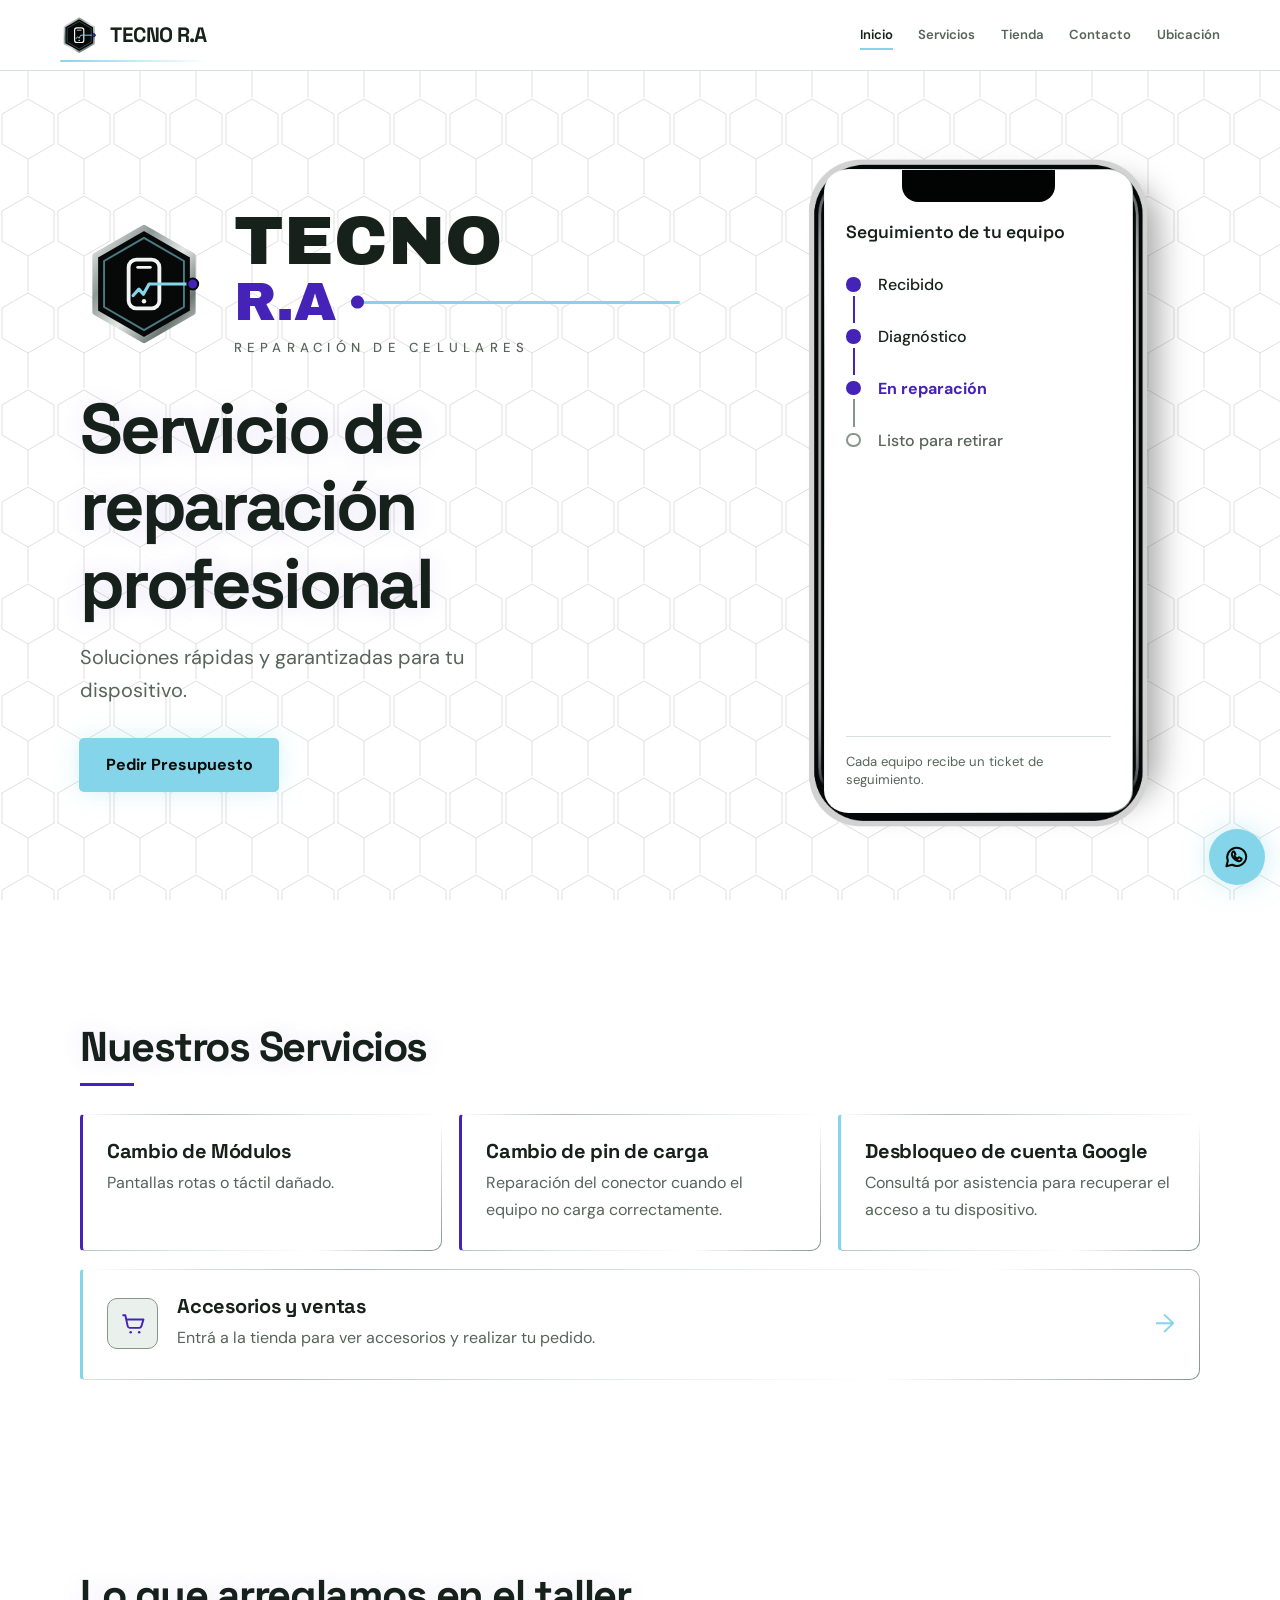
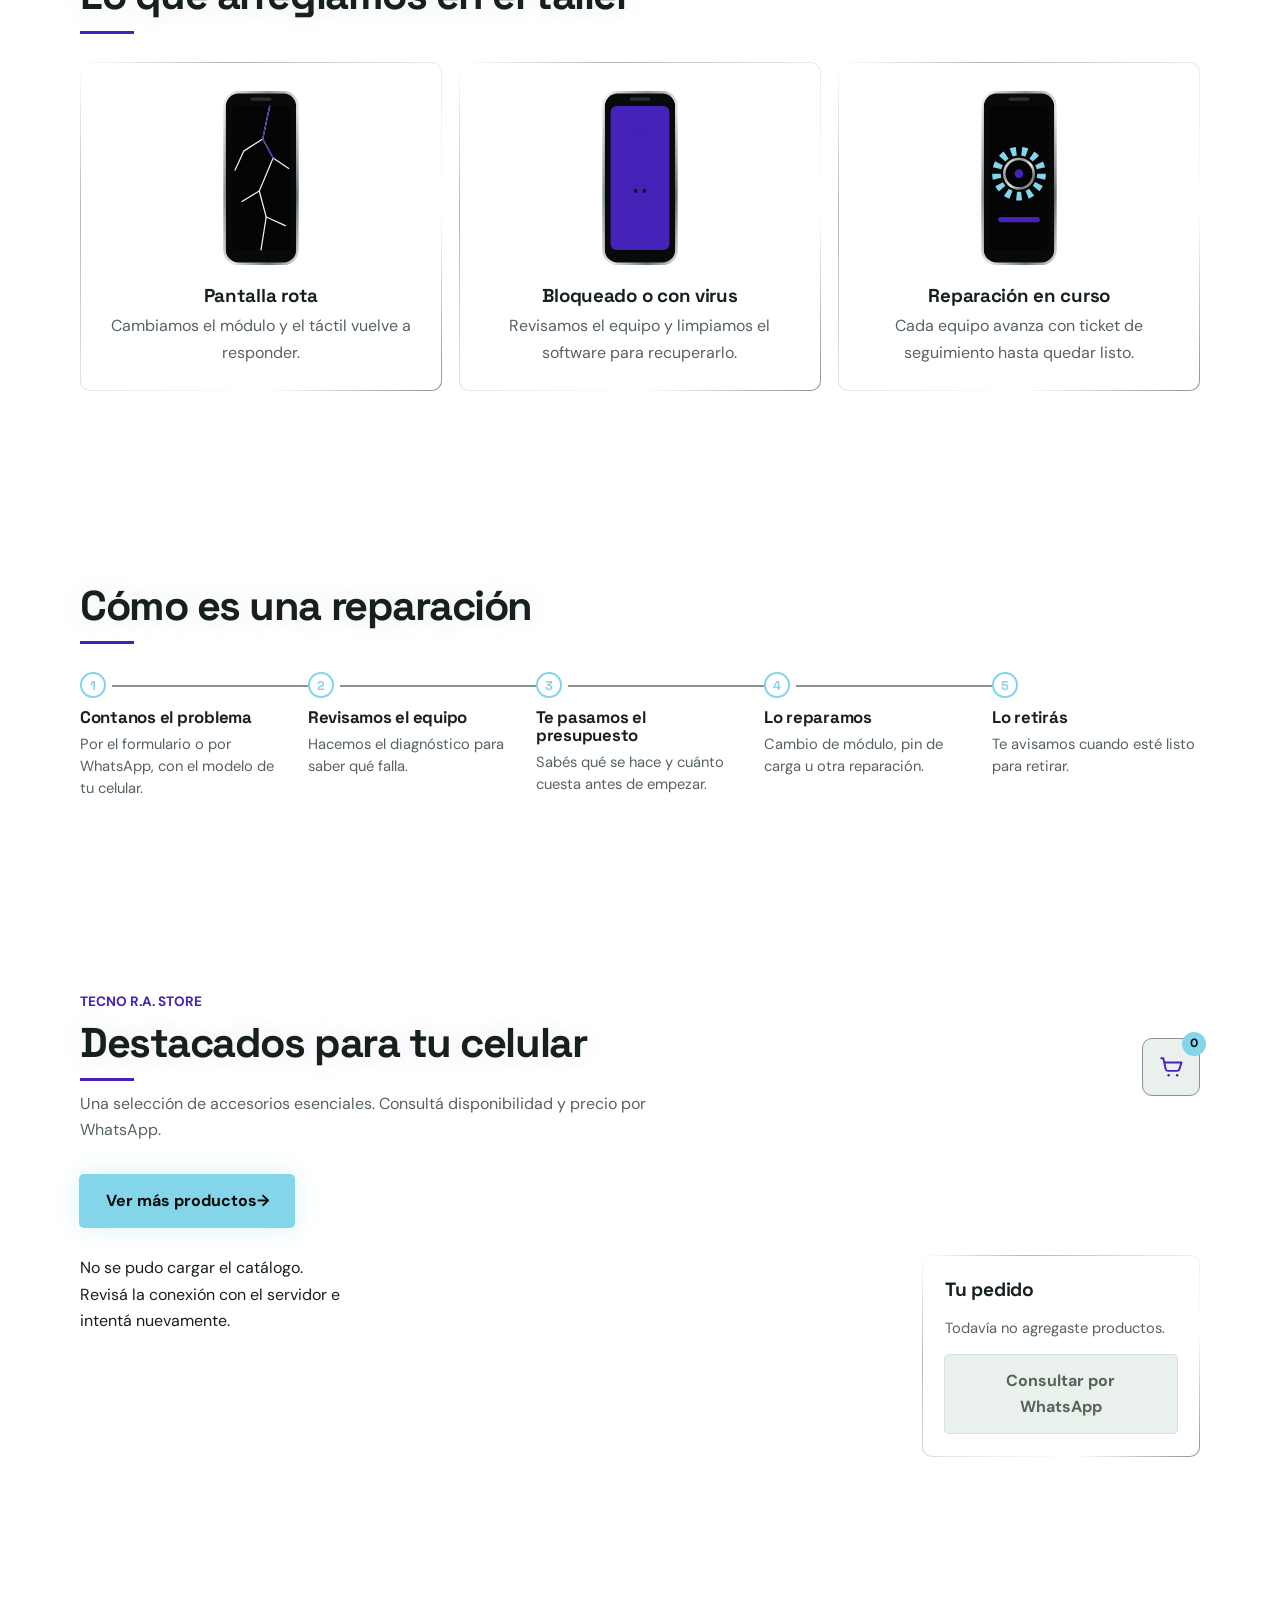
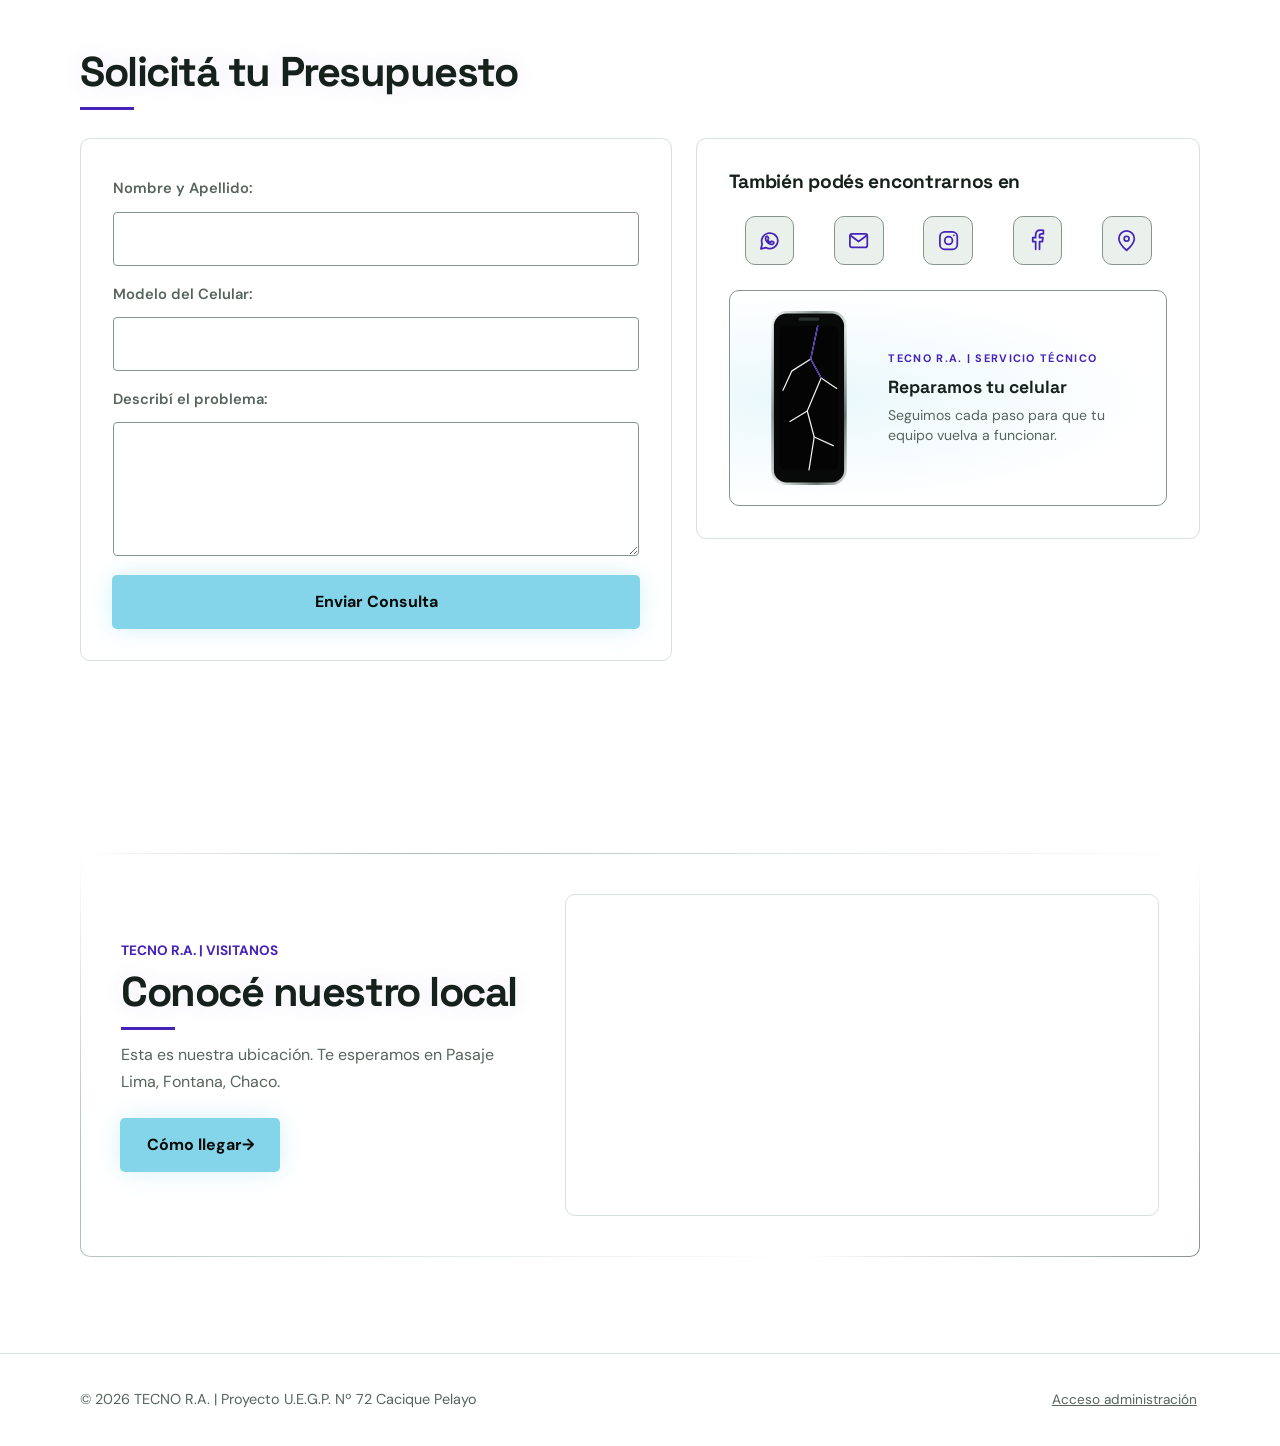
==== commit 63f4cc06: "Add files via upload" ====
--- a/index.html
+++ b/index.html
@@ -4,7 +4,8 @@
     <meta charset="UTF-8">
     <meta name="viewport" content="width=device-width, initial-scale=1.0, viewport-fit=cover">
     <meta name="description" content="Servicio profesional de reparación de celulares TECNO R.A.">
-    <meta name="theme-color" content="#050605">
+    <meta name="theme-color" content="#ffffff" media="(prefers-color-scheme: light)">
+    <meta name="theme-color" content="#050605" media="(prefers-color-scheme: dark)">
     <title>TECNO R.A. | Servicio de reparación profesional</title>
     <link rel="preconnect" href="https://fonts.googleapis.com">
     <link rel="preconnect" href="https://fonts.gstatic.com" crossorigin>
@@ -18,7 +19,7 @@
 <body>
 <svg width="0" height="0" style="position:absolute" aria-hidden="true" focusable="false"><defs>
 <linearGradient id="metal" x1="0" y1="0" x2="1" y2="1"><stop offset="0" stop-color="#f4f6f5"/><stop offset=".3" stop-color="#8d9894"/><stop offset=".55" stop-color="#e3e8e6"/><stop offset=".8" stop-color="#6b7773"/><stop offset="1" stop-color="#d7dcda"/></linearGradient>
-<symbol id="emblema" viewBox="0 0 200 200"><polygon points="100,12 176.2,56 176.2,144 100,188 23.8,144 23.8,56" fill="#070908" stroke="url(#metal)" stroke-width="9" stroke-linejoin="round"/><polygon points="100,28 162.4,64 162.4,136 100,172 37.6,136 37.6,64" fill="none" stroke="#a8e6c3" stroke-opacity=".55" stroke-width="3" stroke-linejoin="round"/><rect x="76" y="62" width="48" height="76" rx="12" fill="#050605" stroke="#f1f4f2" stroke-width="6"/><line x1="90" y1="74" x2="110" y2="74" stroke="#f1f4f2" stroke-width="4" stroke-linecap="round"/><circle cx="100" cy="127" r="3.5" fill="#f1f4f2"/><path d="M83 118L92 108 99 116 108 100H172" fill="none" style="stroke:var(--vivo)" stroke-width="5" stroke-linecap="round" stroke-linejoin="round"/><circle cx="176.2" cy="100" r="8.5" fill="#e5484d" stroke="#050605" stroke-width="3"/></symbol>
+<symbol id="emblema" viewBox="0 0 200 200"><polygon points="100,12 176.2,56 176.2,144 100,188 23.8,144 23.8,56" fill="#070908" stroke="url(#metal)" stroke-width="9" stroke-linejoin="round"/><polygon points="100,28 162.4,64 162.4,136 100,172 37.6,136 37.6,64" fill="none" stroke="#84d5e9" stroke-opacity=".55" stroke-width="3" stroke-linejoin="round"/><rect x="76" y="62" width="48" height="76" rx="12" fill="#050605" stroke="#f1f4f2" stroke-width="6"/><line x1="90" y1="74" x2="110" y2="74" stroke="#f1f4f2" stroke-width="4" stroke-linecap="round"/><circle cx="100" cy="127" r="3.5" fill="#f1f4f2"/><path d="M83 118L92 108 99 116 108 100H172" fill="none" style="stroke:var(--vivo)" stroke-width="5" stroke-linecap="round" stroke-linejoin="round"/><circle cx="176.2" cy="100" r="8.5" fill="#4522b8" stroke="#050605" stroke-width="3"/></symbol>
 </defs></svg>
 
     <!-- HEADER / NAVEGACIÓN -->
@@ -55,19 +56,19 @@
                 <a href="#contacto" class="btn-principal">Pedir Presupuesto</a>
             </div>
             <div class="hero-visual">
-                <div class="celu-hero" data-celu="rota" aria-hidden="true"></div>
-            <div class="equipo" aria-hidden="true">
-                <div class="equipo-pantalla">
-                    <p class="equipo-titulo">Seguimiento de tu equipo</p>
-                    <ol class="equipo-pasos">
-                        <li class="hecho">Recibido</li>
-                        <li class="hecho">Diagnóstico</li>
-                        <li class="activo">En reparación</li>
-                        <li>Listo para retirar</li>
-                    </ol>
-                    <p class="equipo-pie">Cada equipo recibe un ticket de seguimiento.</p>
-                </div>
-            </div>
+                <div class="equipo" aria-hidden="true">
+                    <img class="equipo-marco" src="b2.png" alt="">
+                    <div class="equipo-pantalla">
+                        <p class="equipo-titulo">Seguimiento de tu equipo</p>
+                        <ol class="equipo-pasos">
+                            <li class="hecho">Recibido</li>
+                            <li class="hecho">Diagnóstico</li>
+                            <li class="activo">En reparación</li>
+                            <li>Listo para retirar</li>
+                        </ol>
+                        <p class="equipo-pie">Cada equipo recibe un ticket de seguimiento.</p>
+                    </div>
+                </div>
             </div>
         </section>
 
@@ -173,6 +174,16 @@
                     <li><a href="https://www.facebook.com/profile.php?id=100083038405109" target="_blank" rel="noopener noreferrer"><span class="icono-contacto" aria-hidden="true"><svg viewBox="0 0 24 24"><path d="M14 21v-8h3l.5-4H14V7c0-1.2.4-2 2-2h2V1.4c-.8-.1-1.8-.2-3-.2-3 0-5 1.8-5 5.1V9H7v4h3v8"/></svg></span><span class="texto-contacto">Facebook: TECNO R.A.</span></a></li>
                     <li><a href="https://maps.app.goo.gl/P2gNM7gkXJTpXyzr9" target="_blank" rel="noopener noreferrer"><span class="icono-contacto" aria-hidden="true"><svg viewBox="0 0 24 24"><path d="M20 10c0 5-8 12-8 12S4 15 4 10a8 8 0 1 1 16 0Z"/><circle cx="12" cy="10" r="2.5"/></svg></span><span class="texto-contacto">Ver ubicación en Google Maps</span></a></li>
                 </ul>
+                <div class="celu-contacto">
+                    <div class="celu-contacto-visual">
+                        <div class="celu-hero" data-celu="rota" aria-hidden="true"></div>
+                    </div>
+                    <div class="celu-contacto-texto">
+                        <p class="tienda-etiqueta">TECNO R.A. | SERVICIO TÉCNICO</p>
+                        <h4>Reparamos tu celular</h4>
+                        <p>Seguimos cada paso para que tu equipo vuelva a funcionar.</p>
+                    </div>
+                </div>
             </div>
         </section>
 
--- a/style.css
+++ b/style.css
@@ -1,26 +1,26 @@
 /* ====================================================
-   TECNO R.A. - Diseño tecnológico (modo oscuro)
+   TECNO R.A. - Tema automático día/noche
    Títulos: Space Grotesk | Texto: DM Sans
    ==================================================== */
 
 :root {
-    color-scheme: dark;
+    color-scheme: light;
     font-family: "DM Sans", -apple-system, BlinkMacSystemFont, "Segoe UI", Roboto, Arial, sans-serif;
     font-synthesis: none;
     text-rendering: optimizeLegibility;
     -webkit-font-smoothing: antialiased;
 
-    --fondo: #050605;
-    --panel: #0b0e0d;
-    --panel-2: #121615;
-    --linea: #232a28;
-    --linea-viva: #8a9692;
-    --cian: #a8e6c3;
-    --violeta: #e5484d;
-    --texto: #f1f4f2;
-    --suave: #9aa6a2;
-    --ok: #4ade80;
-    --alerta: #ff8aa0;
+    --fondo: #ffffff;
+    --panel: #ffffff;
+    --panel-2: #eaf0ec;
+    --linea: #d7e0da;
+    --linea-viva: #87958c;
+    --cian: #84d5e9;
+    --violeta: #4522b8;
+    --texto: #17211b;
+    --suave: #56645c;
+    --ok: #84d5e9;
+    --alerta: #4522b8;
     --r-s: 4px;
     --r-m: 10px;
 }
@@ -39,12 +39,7 @@
 body {
     min-width: 280px;
     margin: 0;
-    background:
-        radial-gradient(ellipse 40rem 26rem at 85% 0%, rgba(229, 72, 77, 0.16), transparent),
-        radial-gradient(ellipse 36rem 24rem at 0% 22%, rgba(168, 230, 195, 0.09), transparent),
-        linear-gradient(rgba(138, 150, 146, 0.14) 1px, transparent 1px) 0 0 / 44px 44px,
-        linear-gradient(90deg, rgba(138, 150, 146, 0.14) 1px, transparent 1px) 0 0 / 44px 44px,
-        var(--fondo);
+    background: var(--fondo);
     color: var(--texto);
     font-size: 1rem;
     line-height: 1.65;
@@ -79,7 +74,7 @@
     z-index: 100;
     top: 0;
     border-bottom: 1px solid var(--linea);
-    background: rgba(5, 6, 5, 0.82);
+    background: rgba(255, 255, 255, 0.88);
     -webkit-backdrop-filter: blur(14px);
     backdrop-filter: blur(14px);
     transition: border-color 250ms ease;
@@ -113,7 +108,7 @@
     height: 0.95rem;
     border: 2px solid var(--cian);
     border-radius: 3px;
-    box-shadow: 0 0 0 3px var(--fondo), 0 0 0 4px var(--linea-viva), 0 0 14px rgba(168, 230, 195, 0.45);
+    box-shadow: 0 0 0 3px var(--fondo), 0 0 0 4px var(--linea-viva), 0 0 14px rgba(205, 229, 235, 0.45);
     content: "";
 }
 
@@ -194,7 +189,7 @@
     border: 0;
     border-radius: var(--r-s);
     background: var(--cian);
-    box-shadow: 0 0 0 1px var(--cian), 0 0 24px rgba(168, 230, 195, 0.28);
+    box-shadow: 0 0 0 1px var(--cian), 0 0 24px rgba(132, 213, 233, 0.35);
     color: #050a07;
     font-weight: 700;
     text-decoration: none;
@@ -204,8 +199,8 @@
 
 .btn-principal:hover,
 .btn-enviar:hover:not(:disabled) {
-    background: #c4f0d8;
-    box-shadow: 0 0 0 1px #c4f0d8, 0 0 36px rgba(168, 230, 195, 0.5);
+    background: #a4e1ef;
+    box-shadow: 0 0 0 1px #a4e1ef, 0 0 36px rgba(132, 213, 233, 0.55);
 }
 
 .btn-enviar:disabled {
@@ -218,38 +213,49 @@
 /* Teléfono con seguimiento de reparación */
 .equipo {
     position: relative;
-    width: min(100%, 19rem);
-    aspect-ratio: 9 / 16;
+    width: min(100%, 21rem);
+    aspect-ratio: 1856 / 3672;
     justify-self: center;
-    padding: 0.8rem;
-    border: 2px solid var(--linea-viva);
-    border-radius: 2.4rem;
-    background: var(--panel);
-    box-shadow: 0 0 70px rgba(229, 72, 77, 0.2), inset 0 0 30px rgba(168, 230, 195, 0.05);
-}
-
-.equipo::before {
+    background: transparent;
+}
+
+.equipo-marco {
     position: absolute;
-    top: 1.1rem;
+    top: 50%;
     left: 50%;
+    z-index: 1;
+    width: 248%;
+    max-width: none;
+    height: auto;
+    pointer-events: none;
+    transform: translate(-50%, -50%);
+}
+
+.equipo-pantalla {
+    position: absolute;
+    top: 0.2%;
+    left: 4.2%;
     z-index: 2;
-    width: 4rem;
-    height: 0.6rem;
-    border-radius: 999px;
-    background: var(--fondo);
-    content: "";
-    transform: translateX(-50%);
-}
-
-.equipo-pantalla {
-    position: relative;
     display: flex;
-    height: 100%;
+    width: 91.8%;
+    height: 96.9%;
     flex-direction: column;
     overflow: hidden;
     padding: 3rem 1.3rem 1.4rem;
-    border-radius: 1.7rem;
+    border-radius: 8% / 3.5%;
     background: var(--fondo);
+}
+
+.equipo-pantalla::before {
+    position: absolute;
+    top: 0;
+    left: 25%;
+    z-index: 2;
+    width: 50%;
+    height: 5%;
+    border-radius: 0 0 1rem 1rem;
+    background: #020303;
+    content: "";
 }
 
 .equipo-pantalla::after {
@@ -257,7 +263,7 @@
     right: 0;
     left: 0;
     height: 3rem;
-    background: linear-gradient(transparent, rgba(168, 230, 195, 0.22), transparent);
+    background: linear-gradient(transparent, rgba(132, 213, 233, 0.28), transparent);
     content: "";
     opacity: 0;
     animation: barrido 2.4s ease-out 0.4s 1;
@@ -325,8 +331,8 @@
 }
 
 @keyframes pulso {
-    0%, 100% { box-shadow: 0 0 0 0 rgba(229, 72, 77, 0.6); }
-    50% { box-shadow: 0 0 0 7px rgba(229, 72, 77, 0); }
+    0%, 100% { box-shadow: 0 0 0 0 rgba(69, 34, 184, 0.6); }
+    50% { box-shadow: 0 0 0 7px rgba(69, 34, 184, 0); }
 }
 
 .equipo-pie {
@@ -575,7 +581,7 @@
 .admin-form input:focus, .admin-form select:focus, .admin-estado-select:focus, .admin-stock-cantidad:focus {
     border-color: var(--cian);
     outline: none;
-    box-shadow: 0 0 0 3px rgba(168, 230, 195, 0.22);
+    box-shadow: 0 0 0 3px rgba(132, 213, 233, 0.35);
 }
 
 #form-presupuesto .btn-enviar { margin-top: 0.6rem; }
@@ -591,6 +597,27 @@
     padding: 0;
     list-style: none;
 }
+
+.celu-contacto {
+    display: grid;
+    grid-template-columns: minmax(5rem, 0.65fr) minmax(0, 1.35fr);
+    align-items: center;
+    gap: 1rem;
+    margin-top: 1.5rem;
+    padding: 1rem;
+    border: 1px solid var(--linea-viva);
+    border-radius: var(--r-m);
+    background:
+        radial-gradient(ellipse at 18% 50%, rgba(132, 213, 233, 0.18), transparent 70%),
+        var(--fondo);
+}
+
+.celu-contacto-visual { display: grid; min-width: 0; place-items: center; }
+.celu-contacto .celu-hero { width: min(100%, 6.5rem); }
+.celu-contacto-texto { min-width: 0; }
+.celu-contacto-texto .tienda-etiqueta { margin-bottom: 0.55rem; font-size: 0.68rem; letter-spacing: 0.12em; }
+.celu-contacto-texto h4 { margin: 0 0 0.45rem; font-family: "Space Grotesk", sans-serif; font-size: 1.1rem; line-height: 1.2; }
+.celu-contacto-texto > p:last-child { margin: 0; color: var(--suave); font-size: 0.88rem; line-height: 1.45; }
 
 .contactos-directos li a { display: grid; min-height: 3.2rem; place-items: center; text-decoration: none; }
 
@@ -638,7 +665,7 @@
     border: 1px solid var(--linea-viva);
     border-radius: var(--r-m);
     background: var(--panel);
-    box-shadow: 0 0 36px rgba(168, 230, 195, 0.07);
+    box-shadow: 0 0 36px rgba(132, 213, 233, 0.12);
 }
 
 .ubicacion-encabezado h2 { margin-bottom: 0.75rem; }
@@ -730,7 +757,7 @@
     gap: 0.75rem 1.5rem;
     padding: 1.75rem max(1.5rem, calc((100% - 1120px) / 2));
     border-top: 1px solid var(--linea);
-    background: rgba(5, 6, 5, 0.85);
+    background: rgba(255, 255, 255, 0.92);
     color: var(--suave);
     font-size: 0.9rem;
 }
@@ -853,28 +880,27 @@
     place-items: center;
     border-radius: 50%;
     background: var(--cian);
-    box-shadow: 0 0 0 1px var(--cian), 0 0 26px rgba(168, 230, 195, 0.45);
+    box-shadow: 0 0 0 1px var(--cian), 0 0 26px rgba(132, 213, 233, 0.5);
     color: #050a07;
     transition: box-shadow 200ms ease, background 200ms ease;
 }
 
-.wa-flotante:hover { background: #c4f0d8; box-shadow: 0 0 0 1px #c4f0d8, 0 0 38px rgba(168, 230, 195, 0.65); }
+.wa-flotante:hover { background: #a4e1ef; box-shadow: 0 0 0 1px #a4e1ef, 0 0 38px rgba(132, 213, 233, 0.7); }
 .wa-flotante svg { width: 1.7rem; height: 1.7rem; fill: none; stroke: currentColor; stroke-linecap: round; stroke-linejoin: round; stroke-width: 1.8; }
 
-/* ---------- Rediseño v3: negro, verde pastel, bordes metálicos y líneas rojas ---------- */
-@property --vivo { syntax: "<color>"; inherits: true; initial-value: #a8e6c3; }
-@keyframes vivo { 0%, 100% { --vivo: #a8e6c3; } 28% { --vivo: #f1f4f2; } 50% { --vivo: #aeb8b4; } 75% { --vivo: #e5484d; } }
-:root { --metal: linear-gradient(135deg, #f4f6f5, #8a9692 22%, #2c3331 48%, #cfd6d3 74%, #6f7a76); animation: vivo 20s ease-in-out infinite; }
+/* ---------- Rediseño v3: cian, violeta y bordes metálicos ---------- */
+@property --vivo { syntax: "<color>"; inherits: true; initial-value: #84d5e9; }
+@keyframes vivo { 0%, 100% { --vivo: #84d5e9; } 28% { --vivo: #ffffff; } 50% { --vivo: #aeb8b4; } 75% { --vivo: #4522b8; } }
+:root { --vivo: #84d5e9; --metal: linear-gradient(135deg, #ffffff, #aebbb4 22%, #e0e8e3 48%, #ffffff 74%, #87938d); }
 body {
     background:
-        radial-gradient(520px circle at var(--mx, 82%) var(--my, 8%), rgba(168, 230, 195, 0.07), transparent 70%),
-        url("data:image/svg+xml,%3Csvg xmlns='http://www.w3.org/2000/svg' width='56' height='97'%3E%3Cpath d='M28 2l26 15v30L28 62 2 47V17zM28 62v35' fill='none' stroke='%23a8e6c3' stroke-opacity='.055'/%3E%3C/svg%3E"),
+        url("data:image/svg+xml,%3Csvg xmlns='http://www.w3.org/2000/svg' width='56' height='97'%3E%3Cpath d='M28 2l26 15v30L28 62 2 47V17zM28 62v35' fill='none' stroke='%23777' stroke-opacity='.24'/%3E%3C/svg%3E"),
         var(--fondo);
-    background-attachment: fixed, scroll, scroll;
-}
-h1, h2 { text-shadow: 0 0 26px rgba(255, 255, 255, 0.16); }
+    background-attachment: fixed, scroll;
+}
+h1, h2 { text-shadow: 0 0 26px rgba(69, 34, 184, 0.1); }
 h2::after { content: ""; display: block; width: 3.4rem; height: 3px; margin-top: 0.8rem; background: var(--violeta); }
-header { background-color: rgba(5, 6, 5, 0.88); }
+header { background-color: rgba(255, 255, 255, 0.92); }
 .logo { position: relative; }
 .logo-img::before { display: none; }
 .logo::after { content: ""; position: absolute; right: 0; bottom: -0.45rem; left: 0; height: 2px; border-radius: 2px; background: linear-gradient(90deg, var(--vivo), transparent); }
@@ -892,13 +918,12 @@
 .lk-tecno, .lk-ra { display: block; font-family: "Archivo Black", "Space Grotesk", Arial, sans-serif; line-height: 0.95; }
 .lk-tecno { color: var(--texto); font-size: clamp(2.1rem, 8.2vw, 4.3rem); text-shadow: 0 0 26px rgba(255, 255, 255, 0.3); }
 .lk-fila { display: flex; align-items: center; gap: 1rem; margin-top: 0.15em; }
-.lk-ra { color: var(--cian); font-size: clamp(1.8rem, 6.6vw, 3.4rem); text-shadow: 0 0 22px rgba(168, 230, 195, 0.35); }
+.lk-ra { color: var(--cian); font-size: clamp(1.8rem, 6.6vw, 3.4rem); text-shadow: 0 0 22px rgba(132, 213, 233, 0.45); }
 .lk-linea { position: relative; flex: 1; height: 3px; margin-left: 0.5rem; border-radius: 2px; background: var(--vivo); }
 .lk-linea::before { content: ""; position: absolute; top: 50%; left: -0.55rem; width: 0.8rem; height: 0.8rem; border-radius: 50%; background: var(--violeta); transform: translateY(-50%); }
 .lk-tag { display: block; margin-top: 0.7em; color: var(--suave); font-size: clamp(0.58rem, 1.9vw, 0.82rem); font-weight: 500; letter-spacing: 0.4em; }
 /* Celulares animados */
-.hero-visual { display: grid; justify-items: center; gap: 1.5rem; }
-.celu-hero { width: 8.5rem; }
+.hero-visual { display: grid; justify-items: center; gap: 1.5rem; overflow-x: clip; }
 .celu { display: block; width: 100%; height: auto; overflow: visible; }
 .taller-grid { display: grid; grid-template-columns: repeat(3, minmax(0, 1fr)); gap: 1.1rem; }
 .taller-item { margin: 0; padding: 1.5rem; border-radius: var(--r-m); text-align: center; }
@@ -922,10 +947,57 @@
 @keyframes pulso { 0%, 100% { opacity: 0.08; } 50% { opacity: 0.22; } }
 @keyframes gira { to { transform: rotate(360deg); } }
 @keyframes progreso { 0% { transform: scaleX(0); opacity: 1; } 80%, 95% { transform: scaleX(1); opacity: 1; } 100% { transform: scaleX(1); opacity: 0; } }
-@media (max-width: 760px) { .taller-grid { grid-template-columns: 1fr; } .celu-hero { width: 7rem; } }
+@media (max-width: 760px) { .taller-grid { grid-template-columns: 1fr; } }
 @media (prefers-reduced-motion: reduce) {
     :root { animation: none; }
     .celu * { animation: none !important; }
     .celu .g-rota, .celu .infectado, .celu .barrido { opacity: 0; }
     .celu .ok, .celu .limpio { opacity: 1; }
 }
+
+@media (prefers-color-scheme: dark) {
+    :root {
+        color-scheme: dark;
+        --fondo: #050605;
+        --panel: #0b0e0d;
+        --panel-2: #121615;
+        --linea: #232a28;
+        --linea-viva: #8a9692;
+        --cian: #84d5e9;
+        --violeta: #4522b8;
+        --texto: #f1f4f2;
+        --suave: #9aa6a2;
+        --ok: #84d5e9;
+        --alerta: #4522b8;
+        --vivo: #84d5e9;
+        --metal: linear-gradient(135deg, #f4f6f5, #8a9692 22%, #2c3331 48%, #cfd6d3 74%, #6f7a76);
+    }
+
+    body {
+        background:
+            url("data:image/svg+xml,%3Csvg xmlns='http://www.w3.org/2000/svg' width='56' height='97'%3E%3Cpath d='M28 2l26 15v30L28 62 2 47V17zM28 62v35' fill='none' stroke='%23777' stroke-opacity='.24'/%3E%3C/svg%3E"),
+            var(--fondo);
+    }
+
+    h1, h2 { text-shadow: 0 0 26px rgba(255, 255, 255, 0.16); }
+    header { background-color: rgba(5, 6, 5, 0.88); }
+    footer { background: rgba(5, 6, 5, 0.85); }
+}
+
+@media (prefers-color-scheme: dark) and (prefers-reduced-motion: no-preference) {
+    :root { animation: vivo 20s ease-in-out infinite; }
+}
+
+@media (prefers-color-scheme: light) {
+    :focus-visible { outline-color: var(--violeta); }
+    .equipo-pasos .hecho::before { border-color: var(--violeta); background: var(--violeta); }
+    .equipo-pasos .hecho::after { background: var(--violeta) !important; }
+    .tienda-etiqueta, .producto-categoria, .producto-agregar,
+    .tienda-carrito-resumen, .icono-carrito, .icono-contacto,
+    .admin-etiqueta, .tienda-volver, .lk-ra { color: var(--violeta); }
+    .producto-agregar { border-color: var(--violeta); }
+    .admin-volver:hover, .admin-boton-secundario:hover,
+    .admin-pestana:hover { border-color: var(--violeta); }
+    .admin-volver:hover, .admin-boton-secundario:hover { color: var(--violeta); }
+    .lk-ra { text-shadow: none; }
+}
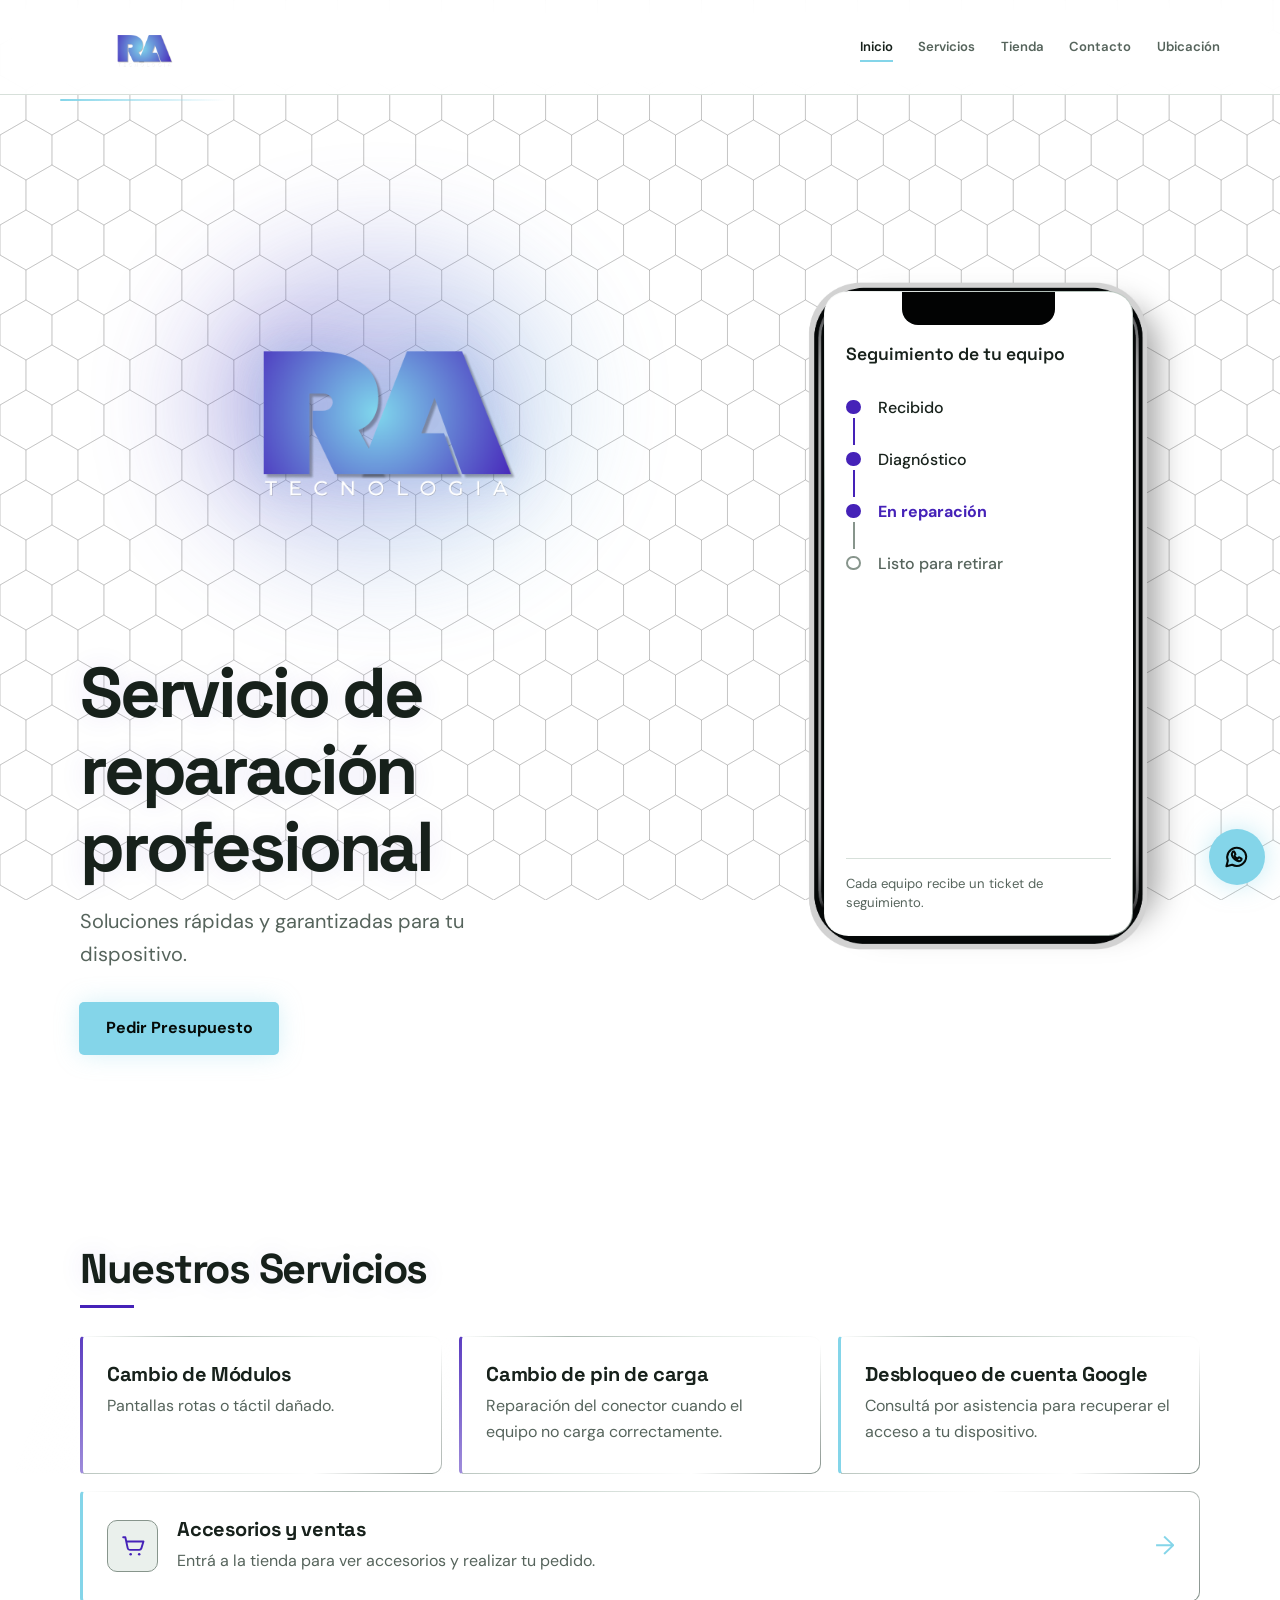
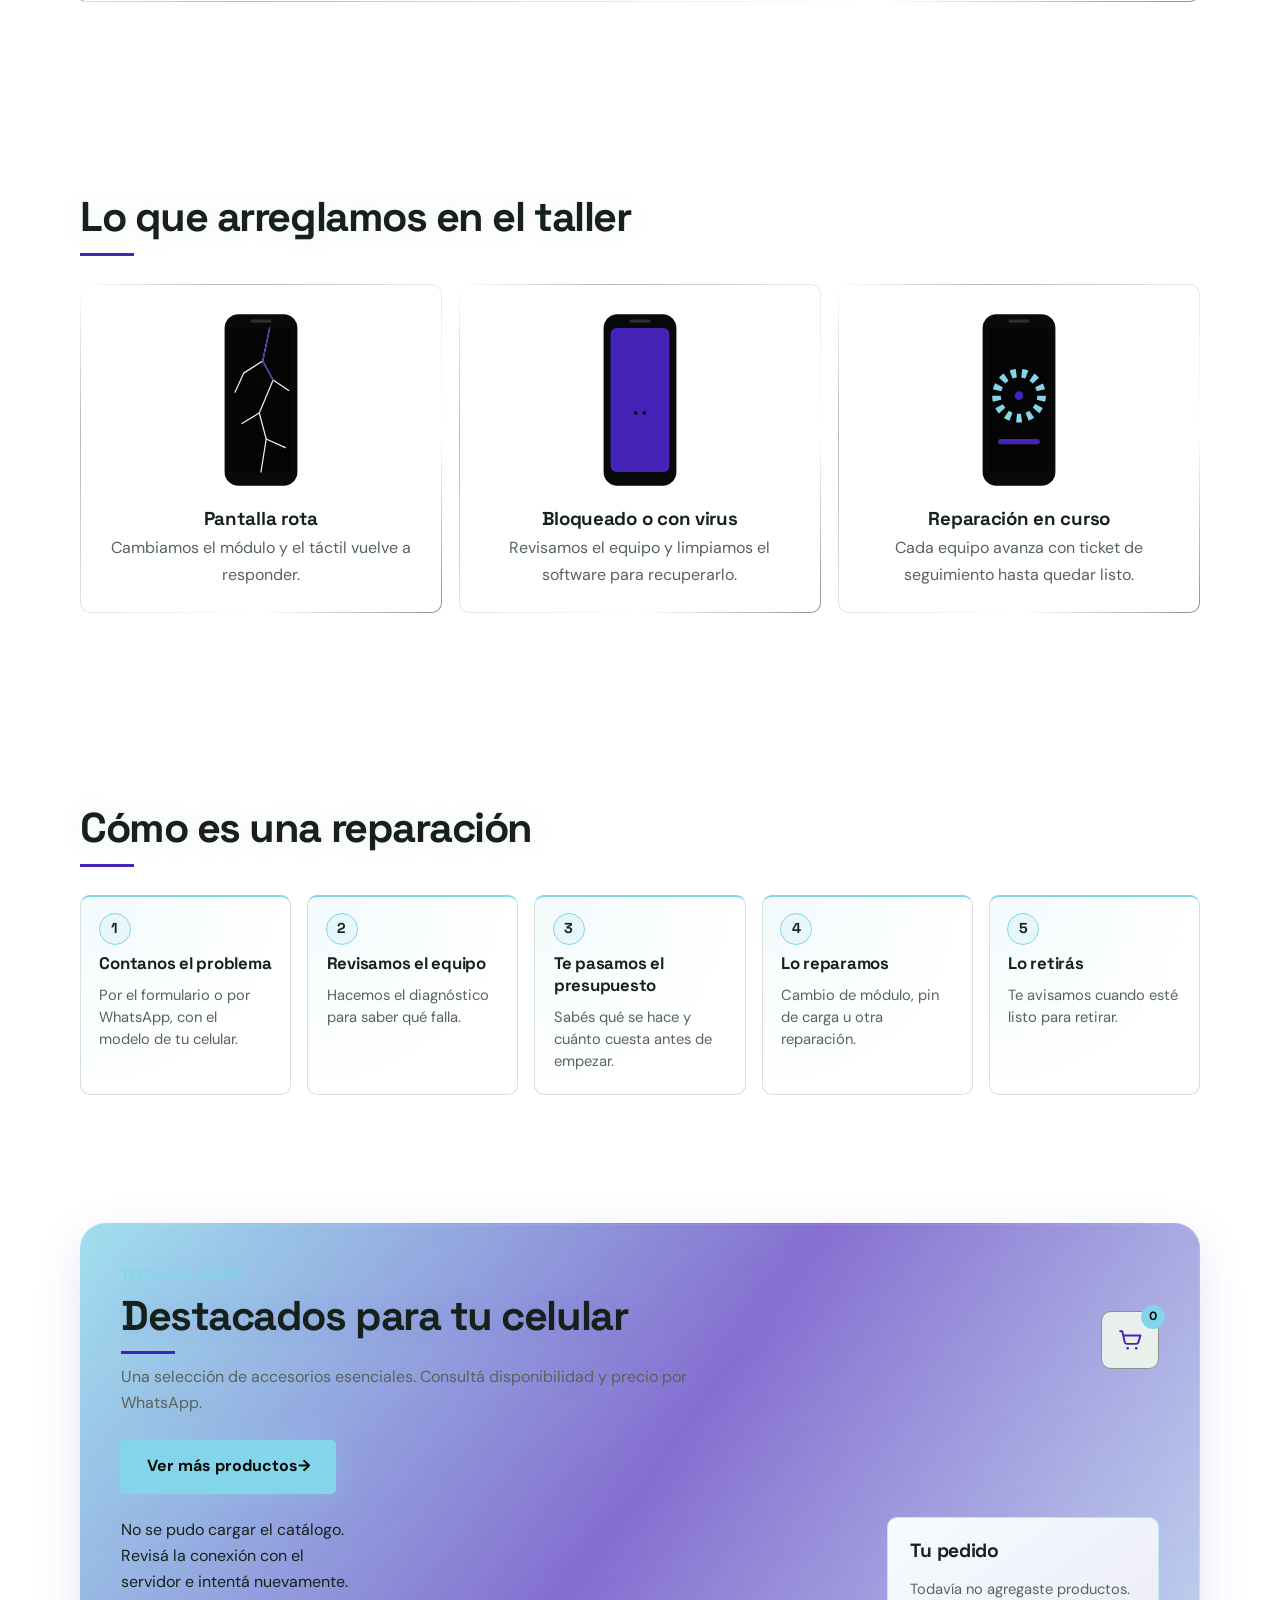
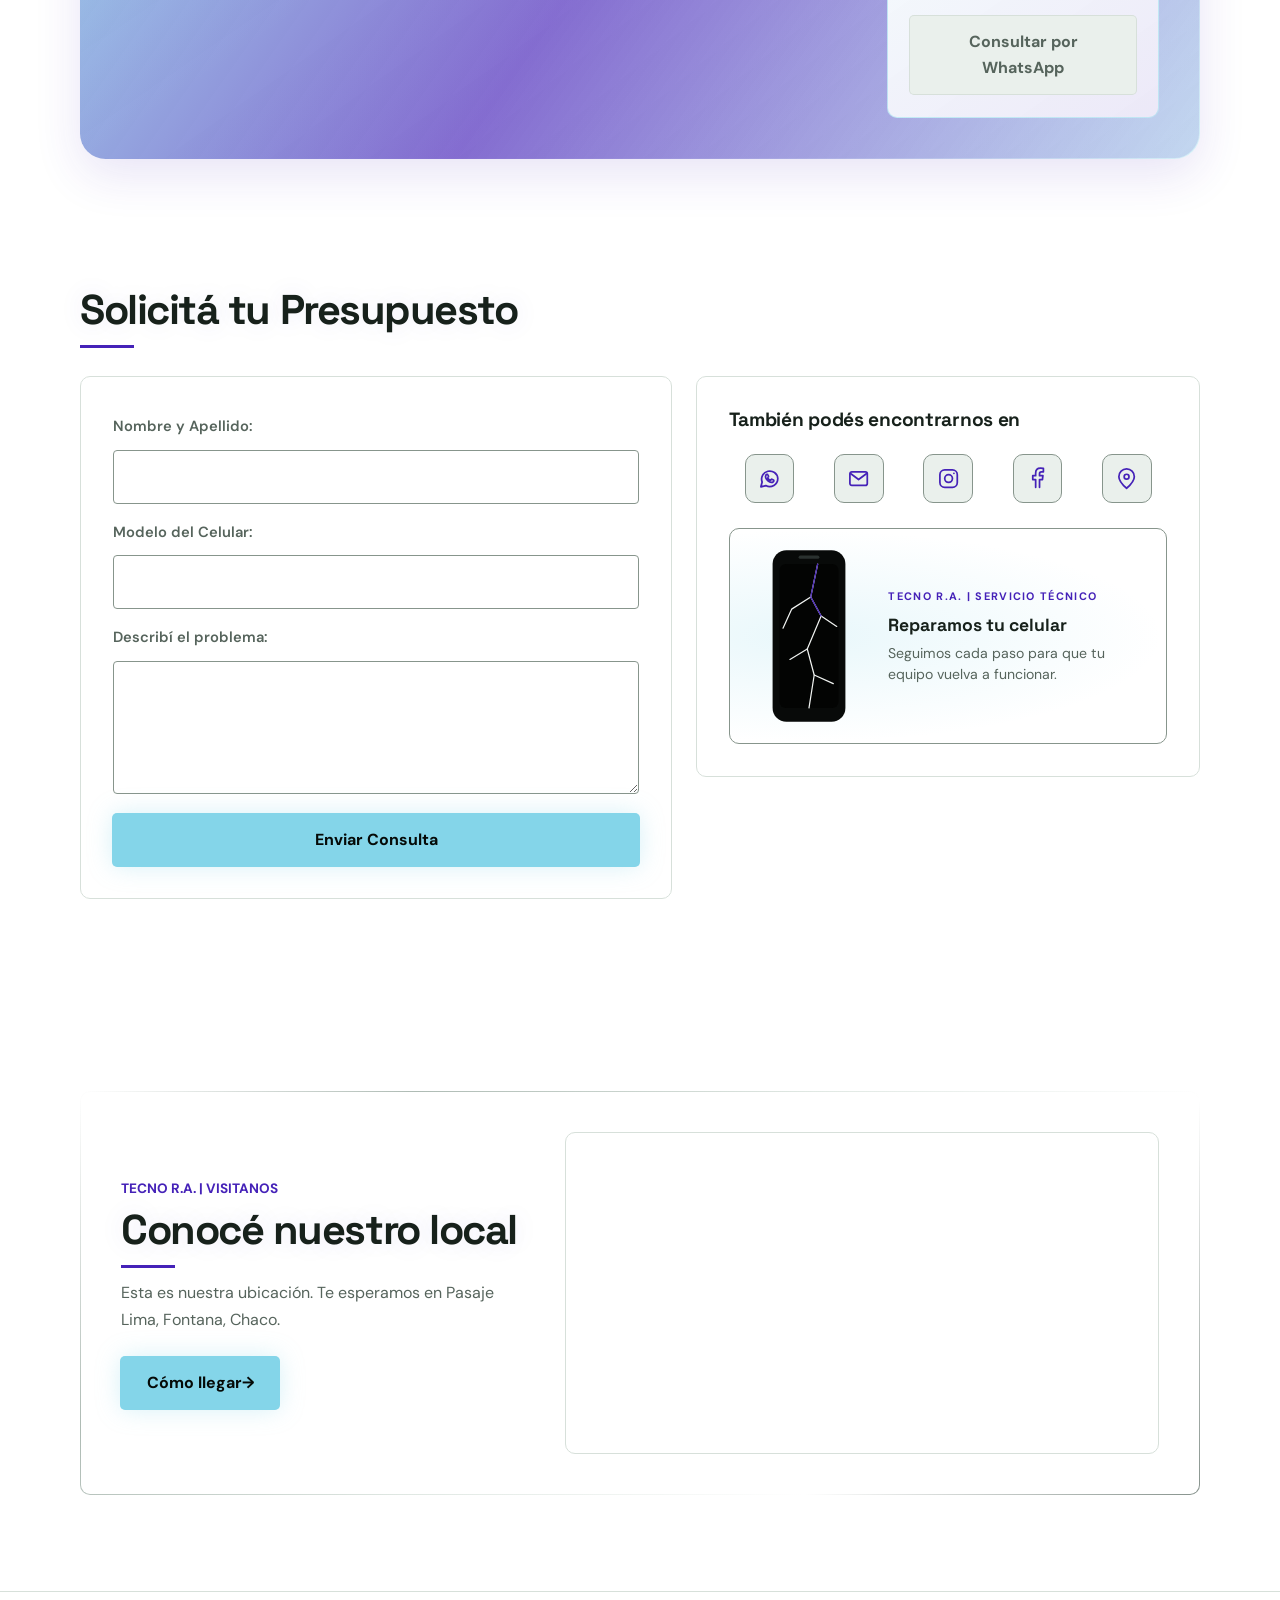
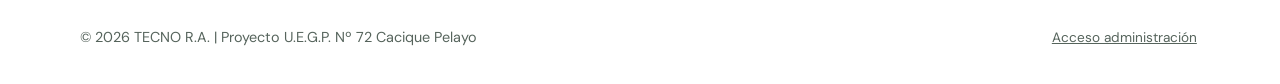
==== commit de101559: "Add files via upload" ====
--- a/index.html
+++ b/index.html
@@ -11,22 +11,21 @@
     <link rel="preconnect" href="https://fonts.gstatic.com" crossorigin>
     <link href="https://fonts.googleapis.com/css2?family=DM+Sans:wght@400;500;600;700&family=Space+Grotesk:wght@500;600;700&display=swap" rel="stylesheet" media="print" onload="this.media='all'">
     <noscript><link href="https://fonts.googleapis.com/css2?family=DM+Sans:wght@400;500;600;700&family=Space+Grotesk:wght@500;600;700&display=swap" rel="stylesheet"></noscript>
-    <meta property="og:image" content="logo-tecno-ra.png">
+    <meta property="og:image" content="logo.png">
     <link href="https://fonts.googleapis.com/css2?family=Archivo+Black&display=swap" rel="stylesheet">
-    <link rel="icon" href="logo.svg" type="image/svg+xml">
+    <link rel="icon" href="logo.png" type="image/png">
+    <link rel="icon" href="variaciones%20negro.png" type="image/png" media="(prefers-color-scheme: light)">
+    <link rel="icon" href="variaciones%20blanco.png" type="image/png" media="(prefers-color-scheme: dark)">
     <link rel="stylesheet" href="style.css">
 </head>
 <body>
-<svg width="0" height="0" style="position:absolute" aria-hidden="true" focusable="false"><defs>
-<linearGradient id="metal" x1="0" y1="0" x2="1" y2="1"><stop offset="0" stop-color="#f4f6f5"/><stop offset=".3" stop-color="#8d9894"/><stop offset=".55" stop-color="#e3e8e6"/><stop offset=".8" stop-color="#6b7773"/><stop offset="1" stop-color="#d7dcda"/></linearGradient>
-<symbol id="emblema" viewBox="0 0 200 200"><polygon points="100,12 176.2,56 176.2,144 100,188 23.8,144 23.8,56" fill="#070908" stroke="url(#metal)" stroke-width="9" stroke-linejoin="round"/><polygon points="100,28 162.4,64 162.4,136 100,172 37.6,136 37.6,64" fill="none" stroke="#84d5e9" stroke-opacity=".55" stroke-width="3" stroke-linejoin="round"/><rect x="76" y="62" width="48" height="76" rx="12" fill="#050605" stroke="#f1f4f2" stroke-width="6"/><line x1="90" y1="74" x2="110" y2="74" stroke="#f1f4f2" stroke-width="4" stroke-linecap="round"/><circle cx="100" cy="127" r="3.5" fill="#f1f4f2"/><path d="M83 118L92 108 99 116 108 100H172" fill="none" style="stroke:var(--vivo)" stroke-width="5" stroke-linecap="round" stroke-linejoin="round"/><circle cx="176.2" cy="100" r="8.5" fill="#4522b8" stroke="#050605" stroke-width="3"/></symbol>
-</defs></svg>
-
     <!-- HEADER / NAVEGACIÓN -->
     <header id="sitio-header">
         <nav id="navbar">
             <div class="logo logo-img">
-                <svg class="emblema" viewBox="0 0 200 200" aria-hidden="true"><use href="#emblema" width="200" height="200"/></svg><span>TECNO R.A</span>
+                <picture class="emblema">
+                    <img src="logo.png" alt="TECNO R.A.">
+                </picture>
             </div>
             <ul class="nav-links">
                 <li><a href="#inicio">Inicio</a></li>
@@ -44,12 +43,7 @@
         <section id="inicio">
             <div class="hero-texto">
                 <div class="lockup">
-                    <svg class="emblema" viewBox="0 0 200 200" role="img" aria-label="Emblema de TECNO R.A."><use href="#emblema" width="200" height="200"/></svg>
-                    <div class="lk-texto">
-                        <span class="lk-tecno">TECNO</span>
-                        <div class="lk-fila"><span class="lk-ra">R.A</span><i class="lk-linea" aria-hidden="true"></i></div>
-                        <span class="lk-tag">REPARACIÓN DE CELULARES</span>
-                    </div>
+                    <img class="logo-hero" src="logo.png" alt="TECNO R.A.">
                 </div>
                 <h1>Servicio de reparación profesional</h1>
                 <p>Soluciones rápidas y garantizadas para tu dispositivo.</p>
@@ -124,7 +118,7 @@
         </section>
 
         <!-- TIENDA DE ACCESORIOS -->
-        <section id="tienda" aria-labelledby="titulo-tienda">
+        <section id="tienda" class="tienda-seccion-destacados" aria-labelledby="titulo-tienda">
             <div class="tienda-encabezado tienda-encabezado-inicio">
                 <div>
                     <p class="tienda-etiqueta">TECNO R.A. STORE</p>
--- a/style.css
+++ b/style.css
@@ -21,6 +21,8 @@
     --suave: #56645c;
     --ok: #84d5e9;
     --alerta: #4522b8;
+    --sombra-card-hover: 0 14px 30px rgba(69, 34, 184, 0.16), 0 0 24px rgba(132, 213, 233, 0.25);
+    --brillo-card-hover: rgba(255, 255, 255, 0.72);
     --r-s: 4px;
     --r-m: 10px;
 }
@@ -822,50 +824,69 @@
 .proceso-pasos {
     display: grid;
     grid-template-columns: repeat(5, minmax(0, 1fr));
-    gap: 1.25rem;
+    gap: 1rem;
     margin: 0;
     padding: 0;
     list-style: none;
     counter-reset: paso;
 }
 
-.proceso-pasos li { position: relative; padding-top: 2.2rem; counter-increment: paso; }
+.proceso-pasos li {
+    position: relative;
+    min-height: 12rem;
+    padding: 3.5rem 1.15rem 1.35rem;
+    border: 1px solid var(--linea);
+    border-top: 2px solid var(--cian);
+    border-radius: var(--r-m);
+    background:
+        radial-gradient(ellipse at top left, rgba(132, 213, 233, 0.1), transparent 68%),
+        var(--panel);
+    box-shadow: inset 0 1px 0 rgba(255, 255, 255, 0.04);
+    counter-increment: paso;
+    transition: transform 220ms ease, border-color 220ms ease, box-shadow 220ms ease;
+}
 
 .proceso-pasos li::before {
     position: absolute;
-    top: 0;
-    left: 0;
-    display: grid;
-    width: 1.6rem;
-    height: 1.6rem;
+    top: 1rem;
+    left: 1.1rem;
+    display: grid;
+    width: 2rem;
+    height: 2rem;
     place-items: center;
-    border: 2px solid var(--cian);
+    border: 1px solid var(--cian);
     border-radius: 50%;
-    background: var(--fondo);
-    color: var(--cian);
+    background: rgba(132, 213, 233, 0.12);
+    color: var(--texto);
     content: counter(paso);
     font-family: "Space Grotesk", sans-serif;
-    font-size: 0.8rem;
+    font-size: 0.9rem;
     font-weight: 700;
 }
 
-.proceso-pasos li:not(:last-child)::after {
-    position: absolute;
-    top: 0.8rem;
-    right: -1.25rem;
-    left: 2rem;
-    height: 2px;
-    background: var(--linea-viva);
-    content: "";
-}
-
-.proceso-pasos h3 { margin-bottom: 0.4rem; font-size: 1.05rem; }
+.proceso-pasos h3 { margin-bottom: 0.6rem; font-size: 1.05rem; line-height: 1.3; }
 .proceso-pasos p { margin: 0; color: var(--suave); font-size: 0.92rem; line-height: 1.5; }
 
+@media (hover: hover) {
+    .proceso-pasos li:hover {
+        transform: translateY(-4px);
+        border-color: var(--linea-viva);
+        box-shadow: 0 0 1.5rem rgba(132, 213, 233, 0.1);
+    }
+}
+
 @media (max-width: 960px) {
-    .proceso-pasos { grid-template-columns: 1fr; gap: 1.5rem; }
-    .proceso-pasos li { padding: 0 0 0 2.6rem; }
-    .proceso-pasos li:not(:last-child)::after { top: 1.8rem; right: auto; bottom: -1.6rem; left: 0.75rem; width: 2px; height: auto; }
+    .proceso-pasos { grid-template-columns: repeat(2, minmax(0, 1fr)); }
+}
+
+@media (max-width: 760px) {
+    .proceso-pasos { grid-template-columns: 1fr; gap: 0.85rem; }
+    .proceso-pasos li { min-height: 0; }
+}
+
+@media (prefers-reduced-motion: reduce) {
+    .proceso-pasos li { transition: none; }
+    .proceso-pasos li:hover { transform: none; }
 }
 
 /* ---------- Botón flotante de WhatsApp ---------- */
@@ -904,7 +925,10 @@
 .logo { position: relative; }
 .logo-img::before { display: none; }
 .logo::after { content: ""; position: absolute; right: 0; bottom: -0.45rem; left: 0; height: 2px; border-radius: 2px; background: linear-gradient(90deg, var(--vivo), transparent); }
-.emblema { width: 2.4rem; height: 2.4rem; flex: none; }
+.emblema { display: block; width: 2.4rem; height: 2.4rem; flex: none; overflow: hidden; }
+.emblema img { display: block; width: 100%; height: 100%; object-fit: cover; object-position: center; }
+.logo .emblema { width: clamp(8rem, 13vw, 10.5rem); height: auto; aspect-ratio: 16 / 9; }
+.logo .emblema img { object-fit: contain; }
 .card, .tienda-carrito, .producto-card, .equipo-pantalla, .ubicacion-panel, .admin-card, .taller-item {
     background: linear-gradient(var(--panel), var(--panel)) padding-box, var(--metal) border-box;
     border: 1px solid transparent;
@@ -912,16 +936,51 @@
 }
 .card { border-left: 3px solid var(--violeta); }
 /* Marca arriba del hero */
-.lockup { display: flex; align-items: center; gap: clamp(0.8rem, 3vw, 1.6rem); margin-bottom: 2rem; }
-.lockup .emblema { width: clamp(4.6rem, 15vw, 8rem); height: auto; aspect-ratio: 1; }
-.lk-texto { min-width: 0; flex: 1; }
-.lk-tecno, .lk-ra { display: block; font-family: "Archivo Black", "Space Grotesk", Arial, sans-serif; line-height: 0.95; }
-.lk-tecno { color: var(--texto); font-size: clamp(2.1rem, 8.2vw, 4.3rem); text-shadow: 0 0 26px rgba(255, 255, 255, 0.3); }
-.lk-fila { display: flex; align-items: center; gap: 1rem; margin-top: 0.15em; }
-.lk-ra { color: var(--cian); font-size: clamp(1.8rem, 6.6vw, 3.4rem); text-shadow: 0 0 22px rgba(132, 213, 233, 0.45); }
-.lk-linea { position: relative; flex: 1; height: 3px; margin-left: 0.5rem; border-radius: 2px; background: var(--vivo); }
-.lk-linea::before { content: ""; position: absolute; top: 50%; left: -0.55rem; width: 0.8rem; height: 0.8rem; border-radius: 50%; background: var(--violeta); transform: translateY(-50%); }
-.lk-tag { display: block; margin-top: 0.7em; color: var(--suave); font-size: clamp(0.58rem, 1.9vw, 0.82rem); font-weight: 500; letter-spacing: 0.4em; }
+.lockup {
+    position: relative;
+    display: grid;
+    width: min(100%, 32rem);
+    place-items: center;
+    margin: 0 auto 2rem;
+}
+.lockup::before {
+    position: absolute;
+    z-index: 0;
+    inset: 14%;
+    border-radius: 50%;
+    background: linear-gradient(120deg, rgba(69, 34, 184, 0.5), rgba(132, 213, 233, 0.48));
+    content: "";
+    filter: blur(3.5rem);
+    opacity: 0.65;
+    pointer-events: none;
+}
+.logo-hero {
+    position: relative;
+    z-index: 1;
+    display: block;
+    width: min(100%, 27rem);
+    height: auto;
+    object-fit: contain;
+    filter: drop-shadow(0 0 1rem rgba(132, 213, 233, 0.24)) drop-shadow(0 0 2rem rgba(69, 34, 184, 0.2));
+}
+.tienda-seccion-destacados {
+    margin-top: clamp(1rem, 3vw, 2rem);
+    margin-bottom: clamp(1rem, 3vw, 2rem);
+    padding: clamp(1.25rem, 3.5vw, 2.5rem);
+    border: 1px solid transparent;
+    border-radius: clamp(1rem, 2vw, 1.6rem);
+    background:
+        linear-gradient(145deg, rgba(132, 213, 233, 0.09), transparent 42%, rgba(69, 34, 184, 0.12)) padding-box,
+        linear-gradient(125deg, rgba(132, 213, 233, 0.75), rgba(69, 34, 184, 0.65), rgba(132, 213, 233, 0.35)) border-box;
+    box-shadow: 0 1rem 3rem rgba(69, 34, 184, 0.12), inset 0 1px 0 rgba(255, 255, 255, 0.07);
+}
+.tienda-seccion-destacados .tienda-encabezado { margin-bottom: 1.5rem; }
+.tienda-seccion-destacados .tienda-etiqueta { color: var(--cian); text-shadow: 0 0 1rem rgba(132, 213, 233, 0.28); }
+.tienda-seccion-destacados .tienda-ver-mas { margin-bottom: 1.5rem; }
+.tienda-seccion-destacados .tienda-carrito {
+    border-color: rgba(132, 213, 233, 0.45);
+    background: linear-gradient(145deg, rgba(132, 213, 233, 0.08), rgba(69, 34, 184, 0.1)), var(--panel);
+}
 /* Celulares animados */
 .hero-visual { display: grid; justify-items: center; gap: 1.5rem; overflow-x: clip; }
 .celu { display: block; width: 100%; height: auto; overflow: visible; }
@@ -971,6 +1030,8 @@
         --alerta: #4522b8;
         --vivo: #84d5e9;
         --metal: linear-gradient(135deg, #f4f6f5, #8a9692 22%, #2c3331 48%, #cfd6d3 74%, #6f7a76);
+        --sombra-card-hover: 0 16px 34px rgba(0, 0, 0, 0.45), 0 0 30px rgba(132, 213, 233, 0.25), 0 0 12px rgba(69, 34, 184, 0.2);
+        --brillo-card-hover: rgba(132, 213, 233, 0.24);
     }
 
     body {
@@ -994,10 +1055,104 @@
     .equipo-pasos .hecho::after { background: var(--violeta) !important; }
     .tienda-etiqueta, .producto-categoria, .producto-agregar,
     .tienda-carrito-resumen, .icono-carrito, .icono-contacto,
-    .admin-etiqueta, .tienda-volver, .lk-ra { color: var(--violeta); }
+    .admin-etiqueta, .tienda-volver { color: var(--violeta); }
     .producto-agregar { border-color: var(--violeta); }
     .admin-volver:hover, .admin-boton-secundario:hover,
     .admin-pestana:hover { border-color: var(--violeta); }
     .admin-volver:hover, .admin-boton-secundario:hover { color: var(--violeta); }
-    .lk-ra { text-shadow: none; }
-}
+}
+
+.card {
+    transition: transform 220ms ease, border-color 200ms ease, background 200ms ease, box-shadow 220ms ease;
+}
+
+.card::after {
+    position: absolute;
+    inset: 0;
+    border-radius: inherit;
+    background: linear-gradient(110deg, transparent 25%, var(--brillo-card-hover) 50%, transparent 75%);
+    content: "";
+    pointer-events: none;
+    transform: translateX(-140%);
+    transition: transform 650ms ease;
+}
+
+.card > * {
+    position: relative;
+    z-index: 1;
+}
+
+.card:hover,
+.card:focus-visible {
+    z-index: 1;
+    border-color: transparent;
+    border-left-color: var(--cian);
+    background: linear-gradient(var(--panel-2), var(--panel-2)) padding-box, var(--metal) border-box;
+    box-shadow: var(--sombra-card-hover);
+    transform: translateY(-5px) scale(1.015);
+}
+
+.card:hover::after,
+.card:focus-visible::after { transform: translateX(140%); }
+
+@media (prefers-reduced-motion: reduce) {
+    .card { transition: none; }
+    .card:hover,
+    .card:focus-visible { transform: none; }
+}
+
+/* ---------- Efecto "desparrame" de paneles al pasar el mouse (día / noche) ---------- */
+:root {
+    /* Día: sombra suave violeta + halo cian que se abre */
+    --desp-halo: 0 0 0 6px rgba(132, 213, 233, 0.22);
+    --desp-cerca: 0 14px 28px -4px rgba(69, 34, 184, 0.20);
+    --desp-lejos: 0 34px 70px -10px rgba(69, 34, 184, 0.22);
+    --desp-reposo: 0 0 0 0 rgba(132, 213, 233, 0), 0 0 0 0 rgba(69, 34, 184, 0), 0 0 0 0 rgba(69, 34, 184, 0);
+}
+
+@media (prefers-color-scheme: dark) {
+    :root {
+        /* Noche: resplandor neón cian/violeta que se esparce alrededor */
+        --desp-halo: 0 0 0 5px rgba(132, 213, 233, 0.10);
+        --desp-cerca: 0 0 32px 4px rgba(132, 213, 233, 0.30);
+        --desp-lejos: 0 26px 70px 6px rgba(69, 34, 184, 0.45);
+    }
+}
+
+.taller-item,
+.producto-card,
+.ubicacion-panel,
+.tienda-carrito,
+.admin-card {
+    transition: transform 320ms cubic-bezier(.2, .8, .2, 1), box-shadow 380ms ease, border-color 200ms ease;
+}
+
+@media (hover: hover) {
+    .taller-item:hover,
+    .producto-card:hover,
+    .ubicacion-panel:hover,
+    .tienda-carrito:hover,
+    .admin-card:hover {
+        transform: translateY(-4px) scale(1.012);
+        box-shadow:
+            inset 0 1px 0 rgba(255, 255, 255, 0.05),
+            var(--desp-halo),
+            var(--desp-cerca),
+            var(--desp-lejos);
+    }
+}
+
+@media (prefers-reduced-motion: reduce) {
+    .taller-item, .producto-card, .ubicacion-panel, .tienda-carrito, .admin-card { transition: box-shadow 200ms ease; }
+    .taller-item:hover, .producto-card:hover, .ubicacion-panel:hover,
+    .tienda-carrito:hover, .admin-card:hover { transform: none; }
+}
+
+/* ---------- Fondo de panal interactivo ---------- */
+.panal-fondo {
+    position: fixed;
+    inset: 0;
+    z-index: -1;
+    pointer-events: none;
+}
+.panal-activo body { background: var(--fondo); }
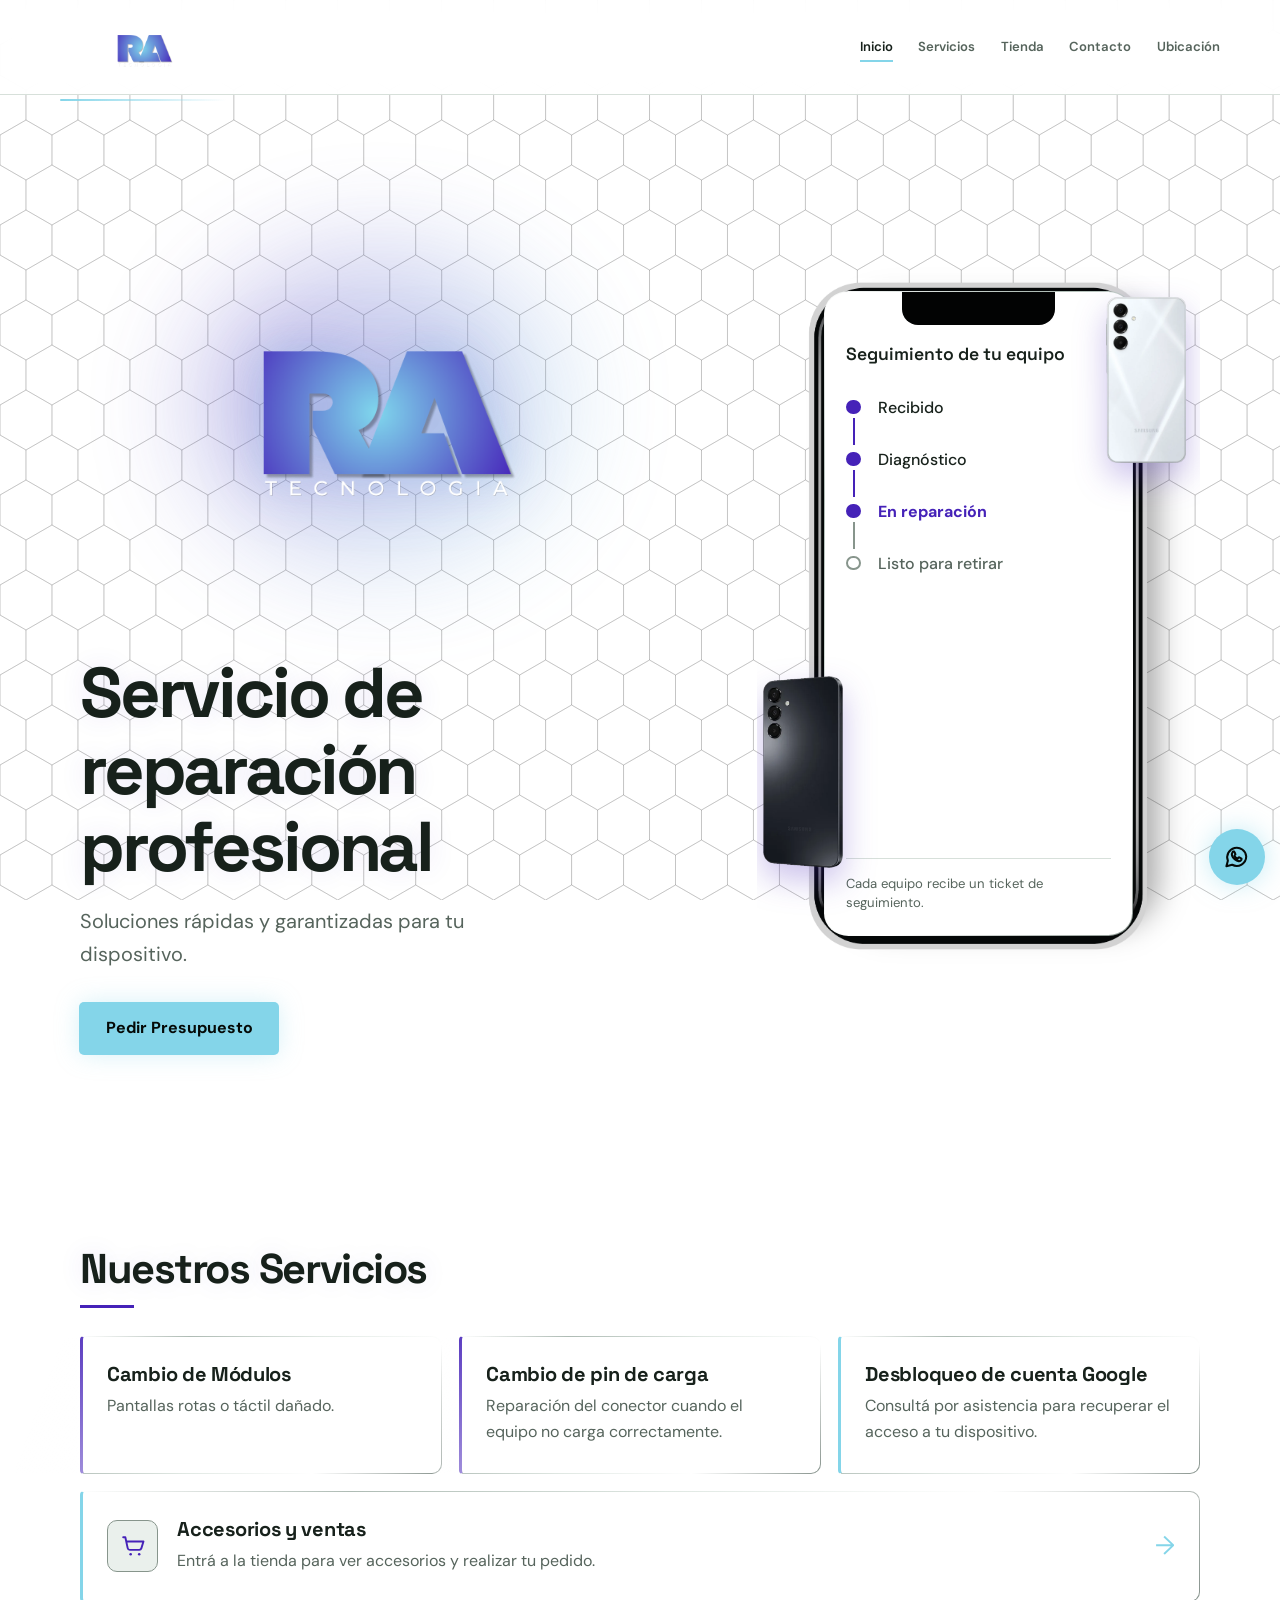
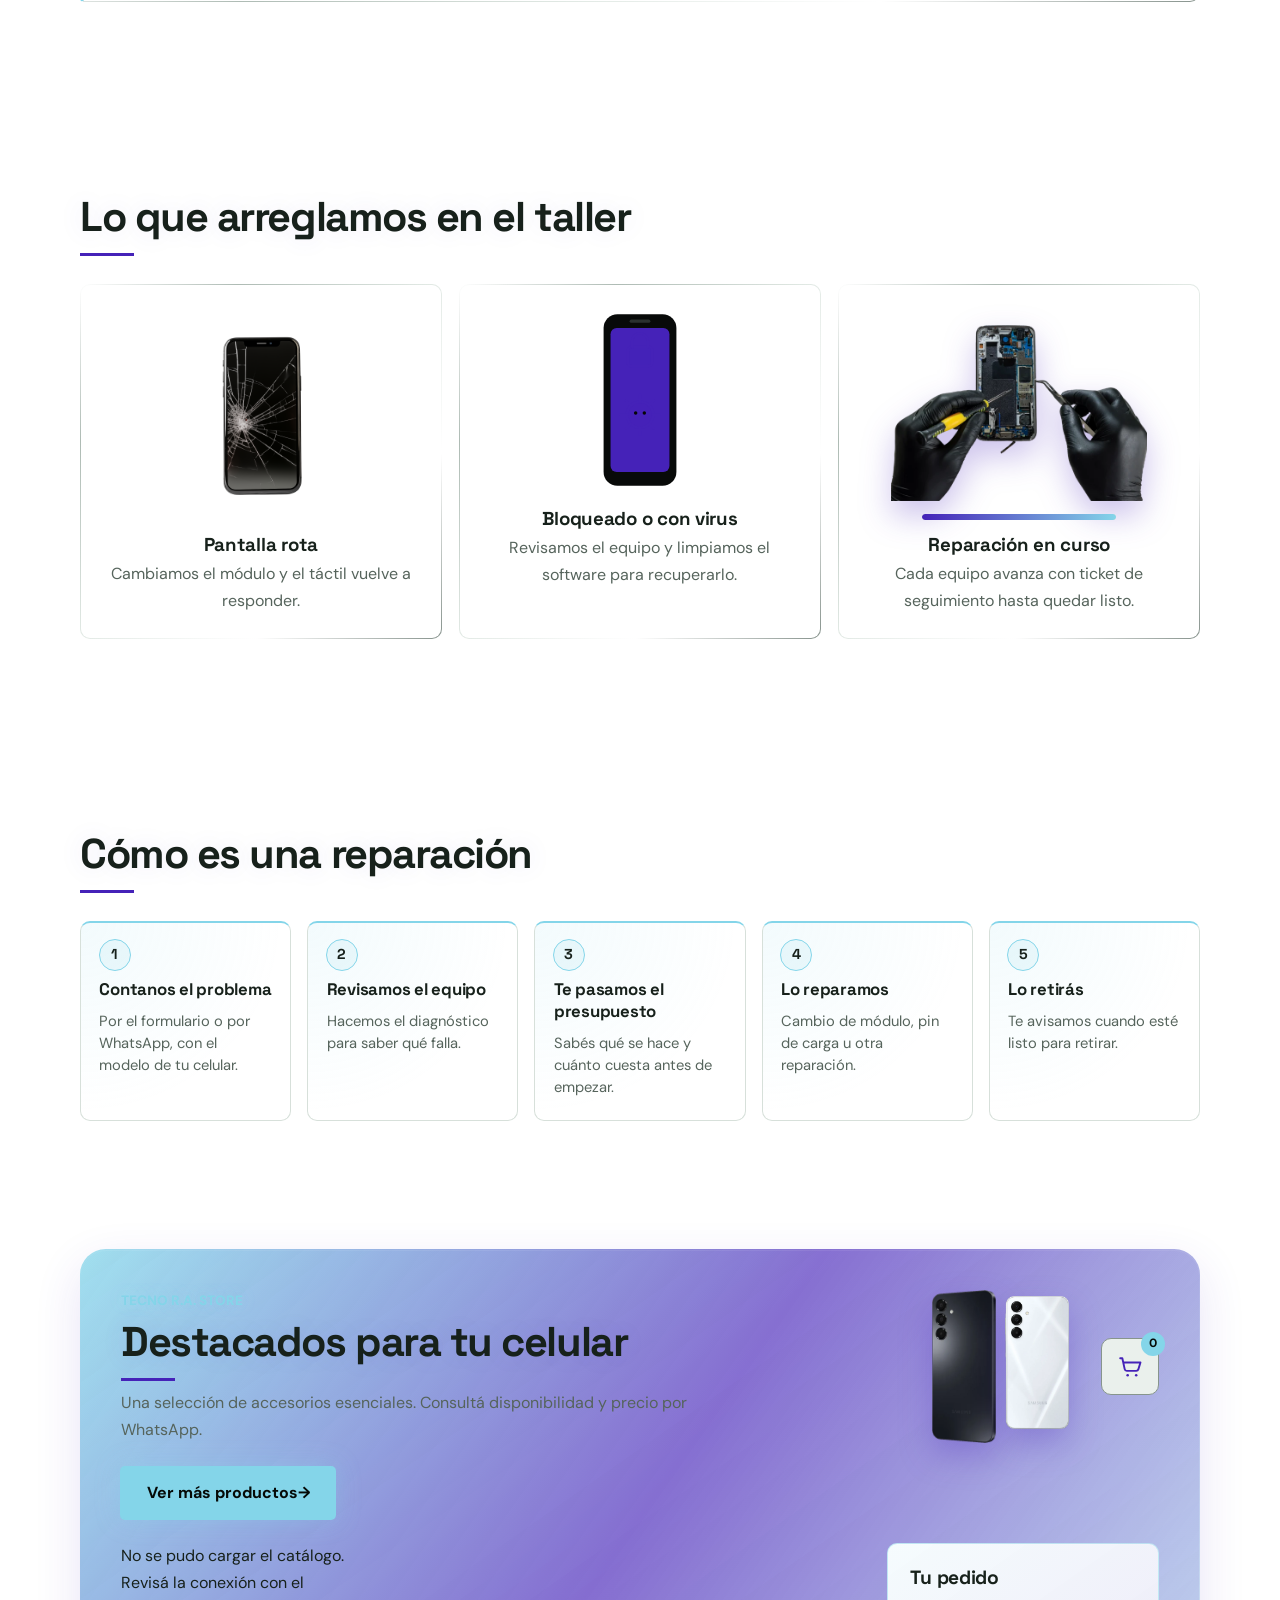
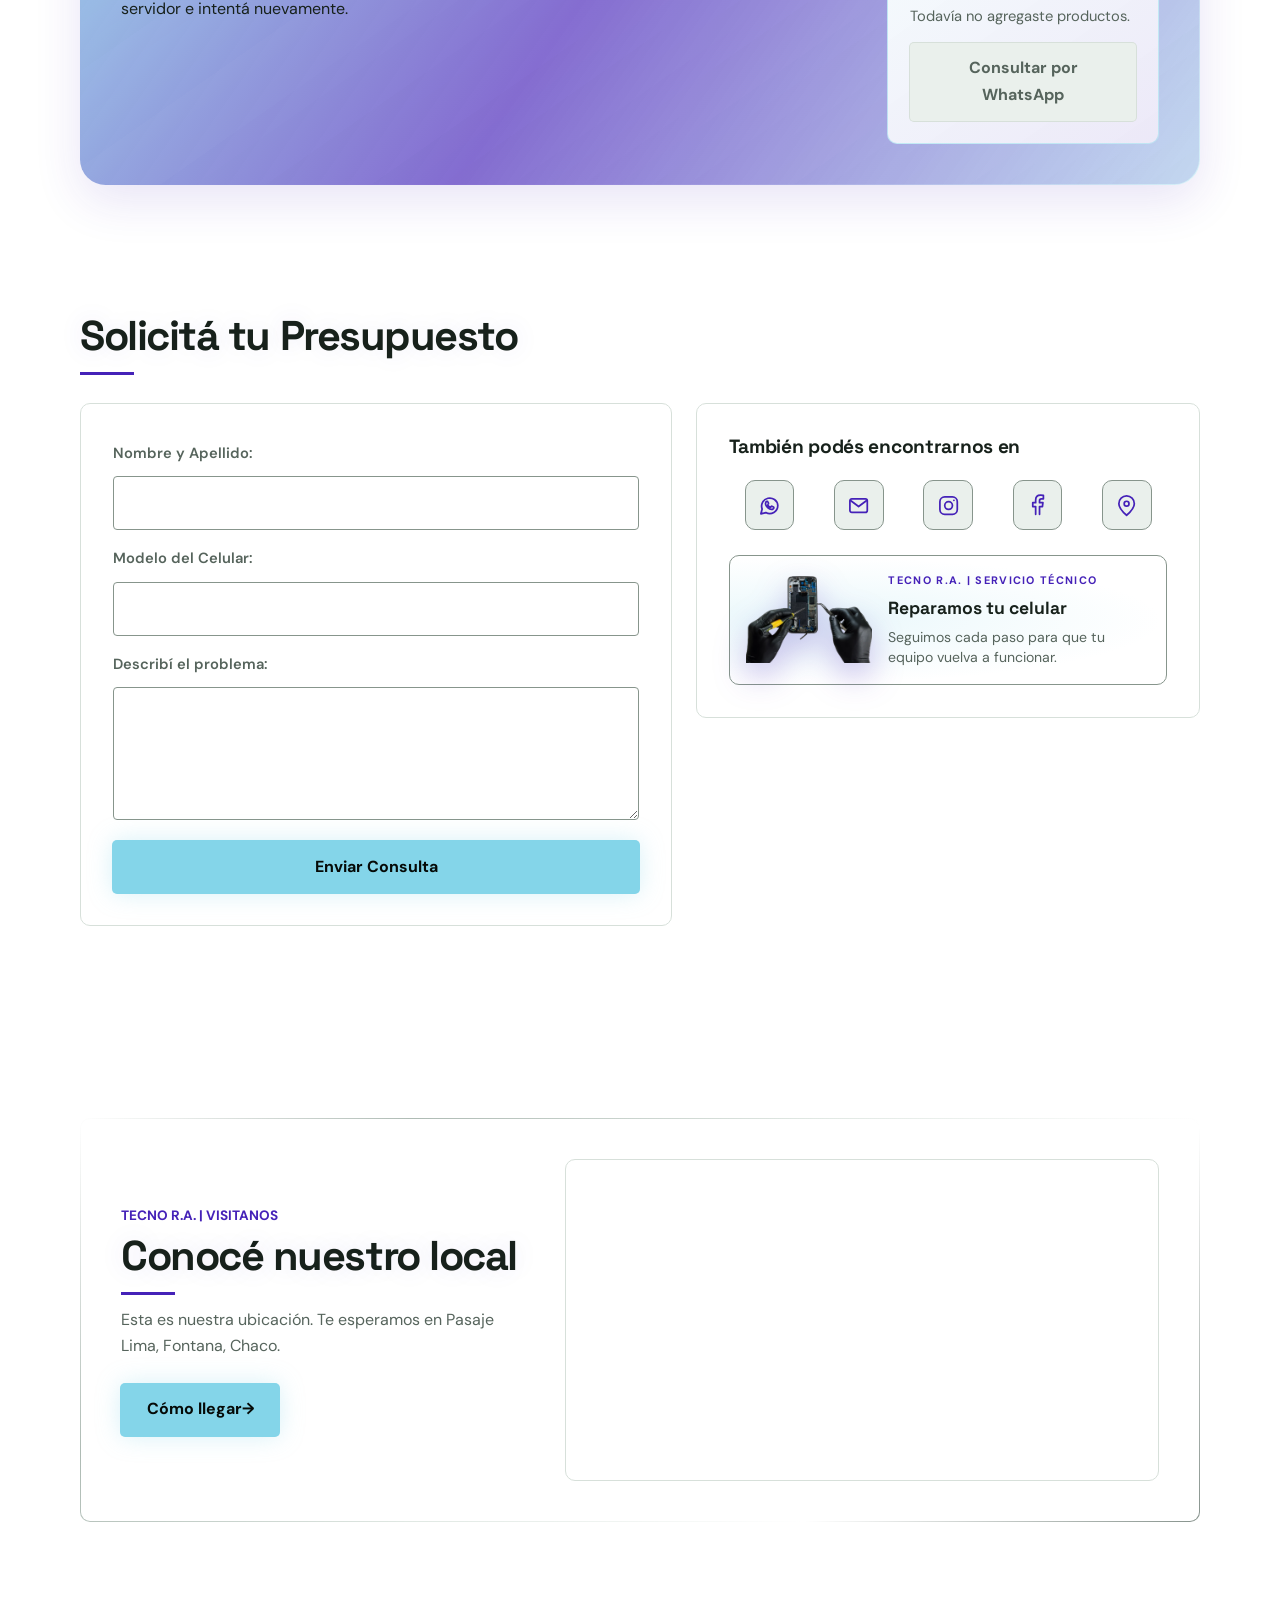
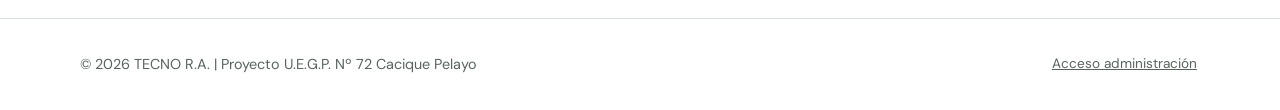
==== commit c4eb39d0: "Add files via upload" ====
--- a/index.html
+++ b/index.html
@@ -50,6 +50,10 @@
                 <a href="#contacto" class="btn-principal">Pedir Presupuesto</a>
             </div>
             <div class="hero-visual">
+                <div class="modelos-flotantes anim-grupo" aria-hidden="true">
+                    <div class="flota modelo-a" data-flota="1.5"><img class="foto-celu" src="a16-negro.webp" alt="" width="298" height="714" decoding="async"></div>
+                    <div class="flota modelo-b" data-flota="-1.1"><img class="foto-celu" src="a16-gris.webp" alt="" width="427" height="888" decoding="async"></div>
+                </div>
                 <div class="equipo" aria-hidden="true">
                     <img class="equipo-marco" src="b2.png" alt="">
                     <div class="equipo-pantalla">
@@ -99,9 +103,9 @@
         <section id="taller" aria-labelledby="titulo-taller">
             <h2 id="titulo-taller">Lo que arreglamos en el taller</h2>
             <div class="taller-grid">
-                <figure class="taller-item"><div class="celu-caja" data-celu="rota"></div><figcaption><h3>Pantalla rota</h3><p>Cambiamos el módulo y el táctil vuelve a responder.</p></figcaption></figure>
+                <figure class="taller-item"><div class="celu-caja celu-caja-foto"><div class="foto-escena foto-secuencia anim-grupo" role="img" aria-label="Celular roto que se repara y vuelve a encenderse"><img class="foto-secuencia-imagen taller-imagen-rota" src="b1.png" alt="" width="4096" height="4096" decoding="async"><img class="foto-secuencia-imagen taller-imagen-t2" src="T2.png" alt="" width="1024" height="1024" decoding="async"><img class="foto-secuencia-imagen taller-imagen-t3" src="T3.png" alt="" width="1024" height="1024" decoding="async"><span class="foto-barrido" aria-hidden="true"></span></div></div><figcaption><h3>Pantalla rota</h3><p>Cambiamos el módulo y el táctil vuelve a responder.</p></figcaption></figure>
                 <figure class="taller-item"><div class="celu-caja" data-celu="virus"></div><figcaption><h3>Bloqueado o con virus</h3><p>Revisamos el equipo y limpiamos el software para recuperarlo.</p></figcaption></figure>
-                <figure class="taller-item"><div class="celu-caja" data-celu="reparando"></div><figcaption><h3>Reparación en curso</h3><p>Cada equipo avanza con ticket de seguimiento hasta quedar listo.</p></figcaption></figure>
+                <figure class="taller-item"><div class="celu-caja celu-caja-foto celu-caja-ancha"><div class="foto-escena foto-reparando anim-grupo"><div class="flota" data-flota="0.5"><img class="foto-celu" src="celular-reparacion.webp" alt="Técnico con guantes reparando un celular abierto con destornillador y pinza" width="596" height="412" loading="lazy" decoding="async"></div><span class="foto-chispa" aria-hidden="true"></span><span class="foto-progreso" aria-hidden="true"><i></i></span></div></div><figcaption><h3>Reparación en curso</h3><p>Cada equipo avanza con ticket de seguimiento hasta quedar listo.</p></figcaption></figure>
             </div>
         </section>
 
@@ -124,6 +128,10 @@
                     <p class="tienda-etiqueta">TECNO R.A. STORE</p>
                     <h2 id="titulo-tienda">Destacados para tu celular</h2>
                     <p>Una selección de accesorios esenciales. Consultá disponibilidad y precio por WhatsApp.</p>
+                </div>
+                <div class="modelos-tienda anim-grupo" aria-hidden="true">
+                    <div class="flota" data-flota="0.9"><img class="foto-celu" src="a16-negro.webp" alt="" width="298" height="714" loading="lazy" decoding="async"></div>
+                    <div class="flota" data-flota="-0.7"><img class="foto-celu" src="a16-gris.webp" alt="" width="427" height="888" loading="lazy" decoding="async"></div>
                 </div>
                 <span class="tienda-carrito-resumen" aria-label="Tu carrito">
                     <svg aria-hidden="true" viewBox="0 0 24 24" fill="none"><path d="M3 4h2l2.2 10.2a2 2 0 0 0 2 1.6h8.9a2 2 0 0 0 1.9-1.4L22 8H6" stroke="currentColor" stroke-width="1.8" stroke-linecap="round" stroke-linejoin="round"/><circle cx="10" cy="20" r="1.2" fill="currentColor"/><circle cx="18" cy="20" r="1.2" fill="currentColor"/></svg>
@@ -170,7 +178,7 @@
                 </ul>
                 <div class="celu-contacto">
                     <div class="celu-contacto-visual">
-                        <div class="celu-hero" data-celu="rota" aria-hidden="true"></div>
+                        <div class="foto-escena foto-reparando foto-mini anim-grupo" aria-hidden="true"><div class="flota" data-flota="0.4"><img class="foto-celu" src="celular-reparacion.webp" alt="" width="596" height="412" loading="lazy" decoding="async"></div><span class="foto-chispa"></span></div>
                     </div>
                     <div class="celu-contacto-texto">
                         <p class="tienda-etiqueta">TECNO R.A. | SERVICIO TÉCNICO</p>
--- a/style.css
+++ b/style.css
@@ -1156,3 +1156,169 @@
     pointer-events: none;
 }
 .panal-activo body { background: var(--fondo); }
+
+/* =====================================================
+   Celulares con foto: modelos flotantes y escenas del taller
+   ===================================================== */
+.flota { will-change: transform; }
+.foto-celu { display: block; width: 100%; height: auto; user-select: none; -webkit-user-drag: none; }
+
+/* sombra según modo día / noche */
+.foto-celu { filter: drop-shadow(0 14px 16px rgba(69, 34, 184, 0.28)); }
+@media (prefers-color-scheme: dark) {
+    .foto-celu { filter: drop-shadow(0 0 16px rgba(132, 213, 233, 0.22)) drop-shadow(0 10px 14px rgba(0, 0, 0, 0.6)); }
+}
+
+/* pausa las animaciones cuando el bloque no se ve (JS agrega .js-anim y .visto) */
+.js-anim .anim-grupo:not(.visto),
+.js-anim .anim-grupo:not(.visto) * { animation-play-state: paused !important; }
+
+@keyframes flotar {
+    0%, 100% { transform: translateY(0) rotate(var(--rot, 0deg)); }
+    50% { transform: translateY(-11px) rotate(calc(var(--rot, 0deg) + 1.6deg)); }
+}
+
+/* --- Hero: dos Galaxy A16 flotando alrededor del seguimiento --- */
+.hero-visual { position: relative; }
+.modelos-flotantes { position: absolute; inset: 0; z-index: 5; pointer-events: none; }
+.modelo-a, .modelo-b { position: absolute; }
+.modelo-a { left: 0.4rem; top: 58%; width: clamp(3.6rem, 7vw, 5rem); }
+.modelo-b { right: 0.9rem; top: 1%; width: clamp(3.6rem, 7vw, 5rem); }
+.modelo-a .foto-celu { --rot: -9deg; animation: flotar 6.5s ease-in-out infinite; }
+.modelo-b .foto-celu { --rot: 8deg; animation: flotar 7.5s ease-in-out -2.5s infinite; }
+
+/* --- Tienda: par de modelos entre el título y el carrito --- */
+.modelos-tienda { display: flex; align-items: flex-end; gap: 0.6rem; margin-left: auto; pointer-events: none; }
+.modelos-tienda .flota { width: clamp(3rem, 5vw, 4.2rem); }
+.modelos-tienda .flota:nth-child(1) .foto-celu { --rot: -7deg; animation: flotar 6s ease-in-out infinite; }
+.modelos-tienda .flota:nth-child(2) .foto-celu { --rot: 6deg; animation: flotar 7s ease-in-out -3s infinite; }
+.modelos-tienda .flota:nth-child(2) { margin-bottom: 0.9rem; }
+@media (max-width: 760px) { .modelos-tienda { display: none; } }
+
+/* --- Taller: escenas con foto --- */
+.taller-item .celu-caja-foto { width: 100%; max-width: 13rem; margin: 0 auto 1.1rem; }
+.taller-item .celu-caja-ancha { max-width: 16rem; }
+.foto-escena { position: relative; display: grid; height: 13rem; place-items: center; }
+.foto-escena .flota { display: grid; height: 100%; place-items: center; }
+.foto-escena .foto-celu { width: auto; max-width: 100%; height: 12.5rem; object-fit: contain; }
+.foto-reparando .foto-celu { width: 100%; height: auto; max-height: 12.5rem; }
+
+/* El barrido revela primero el teléfono apagado y después la pantalla encendida. */
+.foto-secuencia { isolation: isolate; }
+.foto-secuencia .foto-secuencia-imagen {
+    position: absolute;
+    top: 50%;
+    left: 50%;
+    width: auto;
+    max-width: 100%;
+    height: 12.5rem;
+    object-fit: contain;
+    transform: translate(-50%, -50%);
+}
+.foto-secuencia .taller-imagen-rota { animation: tallerRoto 8s linear infinite; }
+.foto-secuencia .taller-imagen-t2 {
+    clip-path: inset(0 0 100% 0);
+    animation: tallerRevela 8s linear infinite;
+}
+.foto-secuencia .taller-imagen-t3 { animation: tallerEnciende 8s ease-in-out infinite; }
+.foto-secuencia .foto-barrido {
+    position: absolute;
+    top: 6%;
+    left: 24%;
+    width: 52%;
+    height: 7px;
+    border-radius: 4px;
+    background: linear-gradient(90deg, transparent, var(--cian), transparent);
+    box-shadow: 0 0 14px 2px rgba(132, 213, 233, 0.8);
+    opacity: 0;
+    animation: tallerBarrido 8s linear infinite;
+}
+@keyframes tallerRoto {
+    0%, 45% { opacity: 1; }
+    64% { opacity: 1; }
+    68%, 97% { opacity: 0; }
+    100% { opacity: 1; }
+}
+@keyframes tallerRevela {
+    0%, 45% { opacity: 0; clip-path: inset(0 0 100% 0); }
+    49% { opacity: 1; clip-path: inset(0 0 76% 0); }
+    65%, 69% { opacity: 1; clip-path: inset(0); }
+    76%, 100% { opacity: 0; clip-path: inset(0); }
+}
+@keyframes tallerEnciende {
+    0%, 70% { opacity: 0; filter: brightness(0.35) drop-shadow(0 0 0 transparent); }
+    73% { opacity: 0.35; filter: brightness(1.8) drop-shadow(0 0 1rem var(--cian)); }
+    80% { opacity: 1; filter: brightness(1.15) drop-shadow(0 0 0.65rem var(--cian)); }
+    92% { opacity: 1; filter: brightness(1) drop-shadow(0 0 0.35rem var(--cian)); }
+    98%, 100% { opacity: 0; filter: brightness(1); }
+}
+@keyframes tallerBarrido {
+    0%, 46% { top: 6%; opacity: 0; }
+    48% { opacity: 0.9; }
+    64% { top: 88%; opacity: 0.9; }
+    66%, 100% { top: 88%; opacity: 0; }
+}
+
+/* en reparación: el equipo "trabaja", chispa sobre la placa y barra de progreso */
+.foto-reparando .foto-celu { transform-origin: 50% 80%; animation: trabajo 3.6s ease-in-out infinite; }
+.foto-reparando .foto-chispa {
+    position: absolute;
+    top: 33%;
+    left: 47%;
+    width: 1.5rem;
+    height: 1.5rem;
+    border-radius: 50%;
+    background: radial-gradient(circle, #fff 0 12%, var(--cian) 35%, transparent 70%);
+    opacity: 0;
+    animation: chispa 2.4s ease-in-out infinite;
+}
+.foto-reparando .foto-progreso {
+    position: absolute;
+    right: 12%;
+    bottom: -0.2rem;
+    left: 12%;
+    height: 6px;
+    overflow: hidden;
+    border-radius: 3px;
+    background: var(--linea);
+}
+.foto-reparando .foto-progreso i {
+    display: block;
+    width: 100%;
+    height: 100%;
+    border-radius: 3px;
+    background: linear-gradient(90deg, var(--violeta), var(--cian));
+    transform-origin: left center;
+    animation: progreso 8s infinite;
+}
+@keyframes trabajo {
+    0%, 100% { transform: rotate(-1.2deg) translateY(0); }
+    35% { transform: rotate(0.8deg) translateY(-3px); }
+    70% { transform: rotate(-0.4deg) translateY(1px); }
+}
+@keyframes chispa {
+    0%, 55%, 100% { opacity: 0; transform: scale(0.5); }
+    62% { opacity: 1; transform: scale(1.2); }
+    74% { opacity: 0.2; transform: scale(0.8); }
+    82% { opacity: 0.9; transform: scale(1); }
+}
+
+/* mini versión en la tarjeta de contacto */
+.celu-contacto .foto-mini { width: min(100%, 8.5rem); height: auto; }
+.celu-contacto .foto-mini .flota { height: auto; }
+.celu-contacto .foto-mini .foto-celu { width: 100%; height: auto; }
+.celu-contacto .foto-mini .foto-chispa { width: 1.1rem; height: 1.1rem; }
+
+@media (prefers-reduced-motion: reduce) {
+    .flota { transform: none !important; }
+    .foto-celu, .foto-rota .foto-barrido, .foto-rota .foto-ok,
+    .foto-reparando .foto-chispa, .foto-reparando .foto-progreso i { animation: none !important; }
+    .foto-rota .foto-barrido, .foto-reparando .foto-chispa { opacity: 0; }
+    .foto-secuencia .taller-imagen-rota,
+    .foto-secuencia .taller-imagen-t2,
+    .foto-secuencia .taller-imagen-t3 { animation: none; }
+    .foto-secuencia .taller-imagen-rota { opacity: 1; }
+    .foto-secuencia .taller-imagen-t2,
+    .foto-secuencia .taller-imagen-t3,
+    .foto-secuencia .foto-barrido { opacity: 0; }
+}
